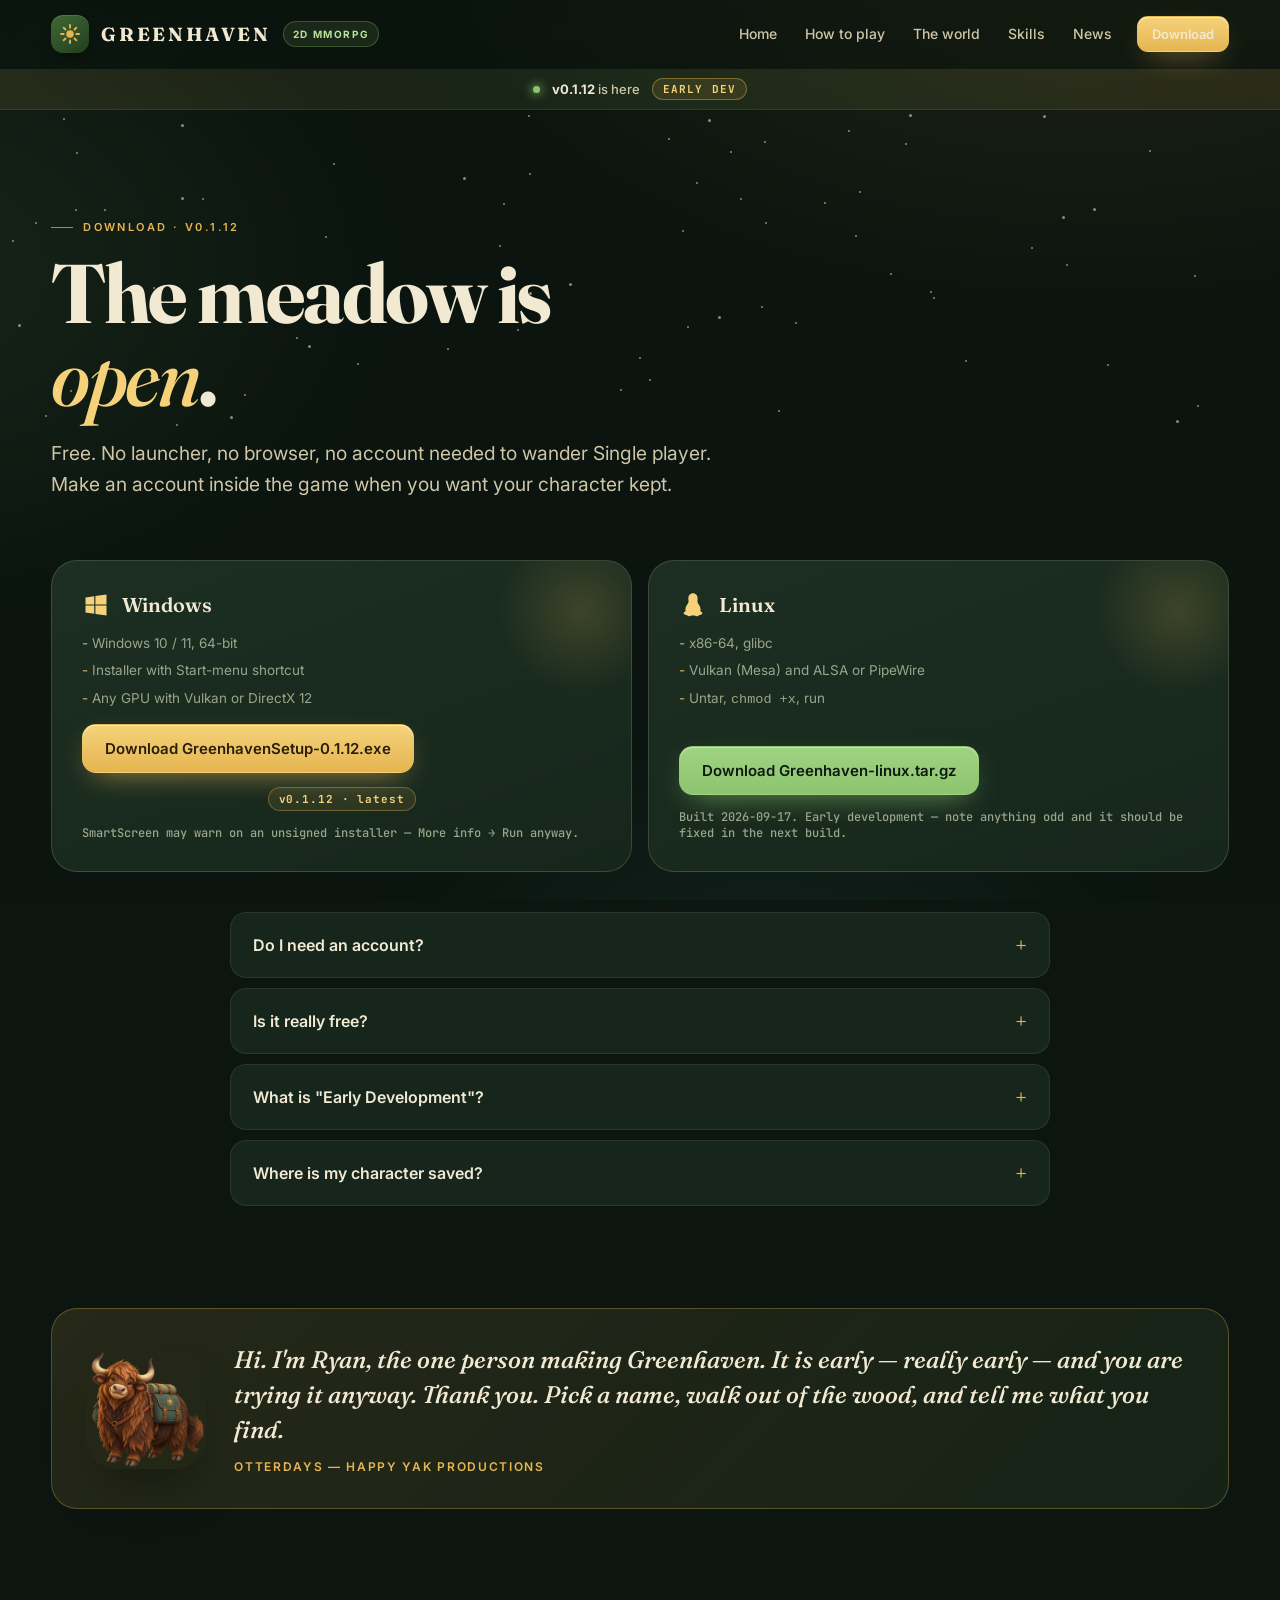
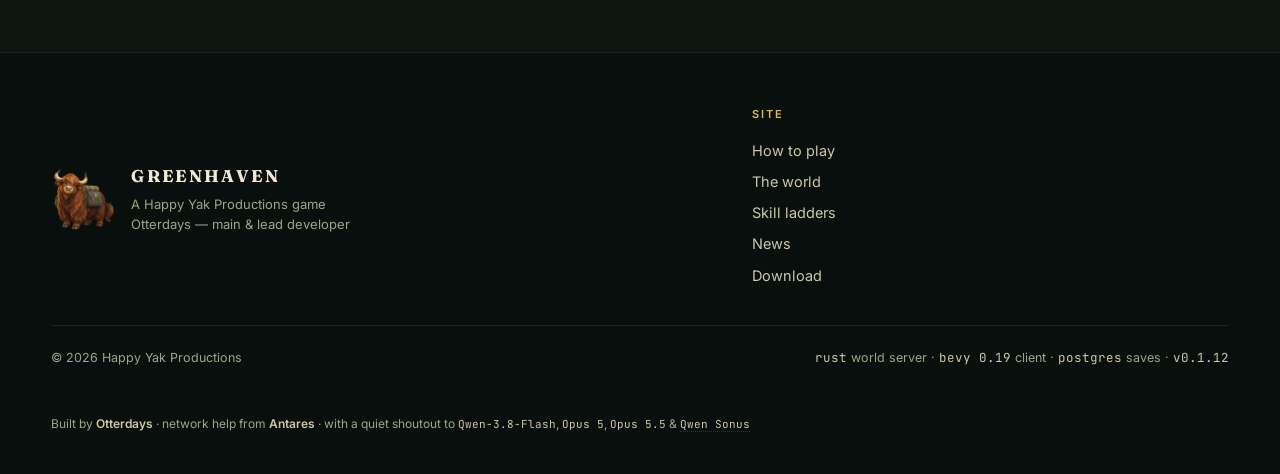
==== download.html @ 72a7b5fc "chore(release): update version to v0.1.12 across site and download links - Change version number fro" ====
<!doctype html>
<html lang="en" class="no-js">
<head>
  <meta charset="UTF-8">
  <meta name="viewport" content="width=device-width, initial-scale=1">
  <title>Download — Greenhaven</title>
  <meta name="description" content="Download Greenhaven for Windows or Linux. Free, native, no launcher.">
  <meta name="theme-color" content="#0c1510">
  <meta property="og:title" content="Download — Greenhaven">
  <meta property="og:description" content="Download Greenhaven for Windows or Linux. Free, native, no launcher.">
  <meta property="og:type" content="website">
  <meta property="og:url" content="https://otterdays.github.io/Greenhaven/download.html">
  <meta property="og:image" content="https://otterdays.github.io/Greenhaven/assets/happy-yak.png">
  <meta name="twitter:card" content="summary_large_image">
  <link rel="icon" type="image/svg+xml" href="assets/favicon.svg">
  <script>document.documentElement.classList.replace('no-js','js')</script>
  <link rel="stylesheet" href="style.css">
</head>
<body>
<body>
  <header class="site" id="header">
    <div class="shell">
      <a class="brand" href="index.html">
        <span class="mark" aria-hidden="true"><svg viewBox="0 0 64 64" fill="none"><circle cx="32" cy="32" r="10" fill="#e5b551"/><g stroke="#e5b551" stroke-width="5" stroke-linecap="round"><path d="M32 8v7M32 49v7M8 32h7M49 32h7"/><path d="M15 15l5 5M44 44l5 5M49 15l-5 5M20 44l-5 5"/></g></svg></span>
        GREENHAVEN <small>2D MMORPG</small>
      </a>
      <button class="nav-toggle" type="button" aria-expanded="false" aria-controls="site-nav">Menu</button>
      <nav class="top" id="site-nav">
        <a href="index.html">Home</a>
        <a href="play.html">How to play</a>
        <a href="world.html">The world</a>
        <a href="skills.html">Skills</a>
        <a href="news.html">News</a>
        <a class="btn gold sm" href="download.html" aria-current="page">Download</a>
      </nav>
    </div>
  </header>

  <div class="announce" role="status">
    <span class="dot" aria-hidden="true"></span>
    <span><strong>v0.1.12</strong> is here</span>
    <span class="badge">EARLY DEV</span>
  </div>

  <main>
    <section class="page-head">
      <div class="stars" aria-hidden="true" id="stars"></div>
      <div class="shell">
        <div class="eyebrow">Download · v0.1.12</div>
        <h1>The meadow is<br><em>open</em>.</h1>
        <p class="lede">Free. No launcher, no browser, no account needed to wander Single player. Make an account inside the game when you want your character kept.</p>
      </div>
    </section>

    <section class="sec tight" id="download">
      <div class="shell">
        <div class="dl-grid">
          <article class="dl reveal">
            <div class="os"><svg viewBox="0 0 24 24" fill="currentColor" aria-hidden="true"><path d="M3 5.5 10.5 4.4v7.1H3zm0 13 7.5 1.1v-7.1H3zm8.5 1.3L21 21v-8.5h-9.5zM11.5 4.2 21 3v8.5h-9.5z"/></svg>Windows</div>
            <ul><li>Windows 10 / 11, 64-bit</li><li>Installer with Start-menu shortcut</li><li>Any GPU with Vulkan or DirectX 12</li></ul>
            <a class="btn gold" href="https://www.dropbox.com/scl/fi/ai26ndghikz5en0n1o43k/GreenhavenSetup-0.1.12.exe?rlkey=otazayvv17yf8zskkdz5i5oyn&amp;dl=1">Download GreenhavenSetup-0.1.12.exe</a>
            <span class="vchip">v0.1.12 · latest</span>
            <span class="fine">SmartScreen may warn on an unsigned installer — More info → Run anyway.</span>
          </article>
          <article class="dl reveal" style="--d:.08s">
            <div class="os"><svg viewBox="0 0 24 24" fill="currentColor" aria-hidden="true"><path d="M12 2c-2.5 0-4 2-4 4.5 0 1.3.3 2.2.1 3.2-.4 1.6-2.6 3.3-2.6 6 0 .6.1 1.2.3 1.7-.9.3-1.8.8-1.8 1.6 0 1 1.5 1.5 2.9 1.8.6 1 2.3 1.2 3.6.2.5.1 1 .1 1.5.1s1 0 1.5-.1c1.3 1 3 .8 3.6-.2 1.4-.3 2.9-.8 2.9-1.8 0-.8-.9-1.3-1.8-1.6.2-.5.3-1.1.3-1.7 0-2.7-2.2-4.4-2.6-6-.2-1 .1-1.9.1-3.2C16 4 14.5 2 12 2z"/></svg>Linux</div>
            <ul><li>x86-64, glibc</li><li>Vulkan (Mesa) and ALSA or PipeWire</li><li>Untar, <code>chmod +x</code>, run</li></ul>
            <a class="btn moss" href="https://www.dropbox.com/scl/fi/879lr5t2764r40r1vs7pr/Greenhaven-linux-20260917.tar.gz?rlkey=p2utkld8kdhymnxmqbs8xuqi9&amp;st=f24wg89z&amp;dl=1">Download Greenhaven-linux.tar.gz</a>
            <span class="fine">Built 2026-09-17. Early development — note anything odd and it should be fixed in the next build.</span>
          </article>
        </div>

        <div class="faq reveal" style="margin-top:40px">
          <details><summary>Do I need an account?</summary><div class="a">Not to wander. Single player walks the map with no server and nothing on the wire. To keep a character across visits and worlds, create an account from the log-in screen inside the game.</div></details>
          <details><summary>Is it really free?</summary><div class="a">Yes. There is no shop, no payment, no premium anything. Coins in the game are for the merchant.</div></details>
          <details><summary>What is "Early Development"?</summary><div class="a">One developer, one meadow, four skills, no combat yet. Things change between versions and occasionally break. The world server is authoritative, so nothing you do can corrupt someone else's character.</div></details>
          <details><summary>Where is my character saved?</summary><div class="a">On the world server, in PostgreSQL, keyed to your account. Positions flush every five seconds and when you leave; XP and inventory are written when they change.</div></details>
        </div>
      </div>
    </section>

    <!-- ============ dev note ============ -->
    <section class="sec tight">
      <div class="shell">
        <div class="note-card reveal">
          <img src="assets/happy-yak.png" alt="Happy Yak Productions mascot — a highland yak with a green travel pack">
          <div>
            <blockquote>Hi. I'm Ryan, the one person making Greenhaven. It is early — really early — and you are trying it anyway. Thank you. Pick a name, walk out of the wood, and tell me what you find.</blockquote>
            <cite>Otterdays — Happy Yak Productions</cite>
          </div>
        </div>
      </div>
    </section>
  </main>


  <footer class="site">
    <div class="shell foot">
      <div class="f-brand">
        <img class="yak" src="assets/happy-yak.png" alt="">
        <div>
          <strong>GREENHAVEN</strong>
          <span>A Happy Yak Productions game<br>Otterdays — main &amp; lead developer</span>
        </div>
      </div>
      <div class="f-col">
        <h4>Site</h4>
        <a href="play.html">How to play</a>
        <a href="world.html">The world</a>
        <a href="skills.html">Skill ladders</a>
        <a href="news.html">News</a>
        <a href="download.html">Download</a>
      </div>
      <div class="f-meta">
        <span>&copy; <span id="year">2026</span> Happy Yak Productions</span>
        <span><code>rust</code> world server · <code>bevy 0.19</code> client · <code>postgres</code> saves · <code>v0.1.12</code></span>
      </div>
      <div class="f-thanks">
        <span>Built by <strong>Otterdays</strong> · network help from <strong>Antares</strong> · with a quiet shoutout to <code>Qwen-3.8-Flash</code>, <code>Opus&nbsp;5</code>, <code>Opus&nbsp;5.5</code> &amp; <code title="the sleeper model">Qwen&nbsp;Sonus</code></span>
      </div>
    </div>
  </footer>
  <script src="site.js"></script>
</body>
</html>
---- style.css ----
@import url('https://fonts.googleapis.com/css2?family=Fraunces:ital,opsz,wght@0,9..144,500;0,9..144,600;0,9..144,700;0,9..144,800;1,9..144,500;1,9..144,600&family=Inter:wght@400;500;600;700&family=JetBrains+Mono:wght@500;600&display=swap');

/* =========================================================
   Greenhaven porch site - "lantern night" theme
   ========================================================= */
:root{
  color-scheme:dark;
  --bg:#0c1510;
  --bg-2:#101c14;
  --bg-3:#15241a;
  --panel:#16261c;
  --panel-2:#1c2f22;
  --line:rgba(226,214,176,.10);
  --line-2:rgba(226,214,176,.18);
  --ink:#f1e9d2;
  --ink-2:#cfc6a8;
  --muted:#9aa58a;
  --moss:#8dc46f;
  --moss-2:#b8e39a;
  --moss-ink:#0d1a10;
  --gold:#e5b551;
  --gold-2:#f5d27a;
  --gold-ink:#2a1e08;
  --teal:#5fc1b7;
  --ember:#ff9b54;
  --rose:#e08a8a;
  --font-display:'Fraunces',Georgia,serif;
  --font-body:'Inter',system-ui,sans-serif;
  --font-mono:'JetBrains Mono',ui-monospace,Consolas,monospace;
  --r:18px;
  --r-lg:26px;
  --shadow:0 30px 60px -30px rgba(0,0,0,.7);
  --glow-gold:0 0 0 1px rgba(229,181,81,.35),0 10px 40px -10px rgba(229,181,81,.45);
  --shell:min(1180px,92vw);
}
*{box-sizing:border-box}
html{scroll-behavior:smooth}
@media (prefers-reduced-motion:reduce){html{scroll-behavior:auto}}
body{
  margin:0;
  font-family:var(--font-body);
  font-size:16px;
  line-height:1.6;
  color:var(--ink);
  background:var(--bg);
  -webkit-font-smoothing:antialiased;
  overflow-x:hidden;
}
body::before{
  content:"";position:fixed;inset:0;z-index:-2;pointer-events:none;
  background:
    radial-gradient(1200px 700px at 85% -10%,rgba(229,181,81,.10),transparent 60%),
    radial-gradient(900px 600px at -10% 30%,rgba(141,196,111,.10),transparent 60%),
    radial-gradient(700px 500px at 60% 110%,rgba(95,193,183,.08),transparent 60%);
}
body::after{
  content:"";position:fixed;inset:0;z-index:-1;pointer-events:none;opacity:.35;
  background-image:url("data:image/svg+xml;utf8,<svg xmlns='http://www.w3.org/2000/svg' width='160' height='160'><filter id='n'><feTurbulence type='fractalNoise' baseFrequency='.9' numOctaves='2' stitchTiles='stitch'/><feColorMatrix values='0 0 0 0 0 0 0 0 0 0 0 0 0 0 0 0 0 0 .06 0'/></filter><rect width='160' height='160' filter='url(%23n)'/></svg>");
}
::selection{background:rgba(229,181,81,.35);color:#fff}
a{color:var(--moss-2);text-decoration:none}
a:hover{text-decoration:underline;text-decoration-thickness:1px;text-underline-offset:3px}
h1,h2,h3,h4{font-family:var(--font-display);font-weight:600;color:var(--ink);margin:0;line-height:1.1;letter-spacing:-.01em}
p{margin:0}
img{max-width:100%;display:block}
.shell{width:var(--shell);margin-inline:auto}
:focus-visible{outline:2px solid var(--gold);outline-offset:3px;border-radius:6px}
.sr{position:absolute;width:1px;height:1px;overflow:hidden;clip:rect(0 0 0 0)}
kbd,.key{font-family:var(--font-mono);font-size:12px;font-weight:600;letter-spacing:.02em;color:var(--ink);background:linear-gradient(#26392b,#182619);border:1px solid var(--line-2);border-bottom-width:3px;border-radius:8px;padding:4px 9px;white-space:nowrap}

/* ---------- type scale ---------- */
.eyebrow{display:inline-flex;align-items:center;gap:10px;font:600 11px/1 var(--font-body);letter-spacing:.22em;text-transform:uppercase;color:var(--gold)}
.eyebrow::before{content:"";width:22px;height:1px;background:currentColor;opacity:.7}
.h-display{font-size:clamp(46px,7.4vw,96px);font-weight:700;line-height:.98;letter-spacing:-.03em;margin:18px 0 22px}
.h-display em{font-style:italic;font-weight:500;color:var(--gold-2)}
.h-display .under{position:relative;white-space:nowrap}
.h-display .under::after{content:"";position:absolute;left:0;right:0;bottom:.06em;height:.14em;background:linear-gradient(90deg,var(--moss),var(--teal));border-radius:99px;opacity:.55;z-index:-1}
.sec-title{font-size:clamp(32px,4.2vw,52px);font-weight:600;letter-spacing:-.025em;margin:14px 0 14px}
.sec-title em{font-style:italic;color:var(--gold-2);font-weight:500}
.lede{font-size:clamp(17px,1.5vw,20px);line-height:1.6;color:var(--ink-2);max-width:56ch}
.sec-sub{font-size:17px;color:var(--ink-2);max-width:62ch}
.sec-head{max-width:760px;margin-bottom:44px}
.sec-head.center{margin-inline:auto;text-align:center}
.sec-head.center .eyebrow::before{display:none}

/* ---------- buttons ---------- */
.btn{display:inline-flex;align-items:center;gap:10px;font:600 15px var(--font-body);padding:14px 22px;border-radius:14px;border:1px solid transparent;cursor:pointer;transition:transform .18s ease,box-shadow .25s ease,background .2s ease,border-color .2s ease;white-space:nowrap}
.btn:hover{text-decoration:none;transform:translateY(-2px)}
.btn:active{transform:translateY(0)}
.btn svg{width:18px;height:18px;flex-shrink:0}
.btn.gold{background:linear-gradient(180deg,var(--gold-2),var(--gold));color:var(--gold-ink);box-shadow:0 10px 30px -12px rgba(229,181,81,.8),inset 0 1px 0 rgba(255,255,255,.5)}
.btn.gold:hover{box-shadow:0 18px 40px -12px rgba(229,181,81,.9),inset 0 1px 0 rgba(255,255,255,.6)}
.btn.moss{background:linear-gradient(180deg,#9fd382,var(--moss));color:var(--moss-ink);box-shadow:0 10px 30px -12px rgba(141,196,111,.8),inset 0 1px 0 rgba(255,255,255,.4)}
.btn.ghost{background:rgba(241,233,210,.04);border-color:var(--line-2);color:var(--ink)}
.btn.ghost:hover{background:rgba(241,233,210,.09);border-color:rgba(226,214,176,.3)}
.btn.sm{padding:9px 14px;font-size:13px;border-radius:11px}
.btn .sub{font-weight:500;font-size:12px;opacity:.7;margin-left:2px}
.vchip{align-self:center;font:700 11px var(--font-mono);letter-spacing:.08em;color:var(--gold-2);background:rgba(229,181,81,.10);border:1px solid rgba(229,181,81,.35);padding:4px 10px;border-radius:999px;white-space:nowrap}
.actions{display:flex;flex-wrap:wrap;gap:12px;margin-top:30px}
.actions.center{justify-content:center}

/* ---------- header ---------- */
header.site{position:sticky;top:0;z-index:60;backdrop-filter:blur(14px) saturate(1.2);-webkit-backdrop-filter:blur(14px) saturate(1.2);background:rgba(12,21,16,.55);border-bottom:1px solid transparent;transition:border-color .25s,background .25s}
header.site.scrolled{border-bottom-color:var(--line);background:rgba(12,21,16,.82)}
header.site .shell{display:flex;align-items:center;justify-content:space-between;gap:18px;padding:14px 0}
.brand{display:flex;align-items:center;gap:12px;font-family:var(--font-display);font-weight:700;font-size:19px;letter-spacing:.14em;color:var(--ink)}
.brand:hover{text-decoration:none}
.brand .mark{display:grid;place-items:center;width:38px;height:38px;border-radius:12px;background:linear-gradient(145deg,#3f6a35,#233d1e);box-shadow:0 8px 18px -8px rgba(0,0,0,.8),inset 0 1px 0 rgba(255,255,255,.12)}
.brand .mark svg{width:24px;height:24px}
.brand small{font-family:var(--font-body);font-size:10px;font-weight:700;letter-spacing:.16em;color:var(--moss-2);background:rgba(141,196,111,.12);border:1px solid rgba(141,196,111,.3);border-radius:999px;padding:4px 9px}
nav.top{display:flex;align-items:center;gap:2px;font-size:14px;font-weight:500}
nav.top a{color:var(--ink-2);padding:9px 13px;border-radius:10px;position:relative}
nav.top a:hover{color:var(--ink);background:rgba(241,233,210,.06);text-decoration:none}
nav.top a[aria-current=page]{color:var(--ink);font-weight:600}
nav.top a[aria-current=page]::after{content:"";position:absolute;left:13px;right:13px;bottom:4px;height:2px;border-radius:2px;background:var(--gold)}
nav.top .btn{margin-left:10px}
nav.top .btn::after{display:none}
.nav-toggle{display:none;background:rgba(241,233,210,.06);border:1px solid var(--line-2);color:var(--ink);font:600 13px var(--font-body);padding:9px 14px;border-radius:10px;cursor:pointer}

/* ---------- announce ---------- */
.announce{display:flex;align-items:center;justify-content:center;gap:12px;flex-wrap:wrap;padding:9px 20px;background:linear-gradient(90deg,rgba(229,181,81,.10),rgba(141,196,111,.10),rgba(229,181,81,.10));border-bottom:1px solid var(--line);font:500 13px var(--font-body);color:var(--ink-2);text-align:center}
.announce strong{color:var(--ink)}
.announce .badge{font:700 11px var(--font-mono);letter-spacing:.1em;color:var(--gold-2);background:rgba(229,181,81,.12);border:1px solid rgba(229,181,81,.4);padding:3px 10px;border-radius:999px}
.announce .dot{width:7px;height:7px;border-radius:50%;background:var(--moss);box-shadow:0 0 10px 2px rgba(141,196,111,.6);animation:pulse 2.2s ease-in-out infinite}
@keyframes pulse{0%,100%{opacity:1;transform:scale(1)}50%{opacity:.55;transform:scale(.8)}}

/* ---------- hero ---------- */
.hero{position:relative;padding:clamp(60px,9vw,120px) 0 clamp(50px,7vw,90px);overflow:hidden}
.hero .shell{display:grid;grid-template-columns:1.05fr .95fr;gap:clamp(30px,5vw,72px);align-items:center;position:relative;z-index:2}
.hero .platforms{display:flex;flex-wrap:wrap;gap:8px 18px;margin-top:26px;font-size:13px;color:var(--muted)}
.hero .platforms span{display:inline-flex;align-items:center;gap:7px}
.hero .platforms span::before{content:"";width:5px;height:5px;border-radius:50%;background:var(--moss)}
.hills{position:absolute;left:0;right:0;bottom:-2px;z-index:1;pointer-events:none;width:100%;height:auto}
.hills path{transition:transform .1s linear}
.stars{position:absolute;inset:0;z-index:0;pointer-events:none}
.stars i{position:absolute;width:2px;height:2px;border-radius:50%;background:#fff;opacity:.5;animation:twinkle var(--t,4s) ease-in-out infinite var(--d,0s)}
@keyframes twinkle{0%,100%{opacity:.15;transform:scale(.8)}50%{opacity:.85;transform:scale(1.2)}}
.moon{position:absolute;top:8%;right:6%;width:120px;height:120px;border-radius:50%;z-index:0;pointer-events:none;background:radial-gradient(circle at 40% 40%,#fff7dd,#e7cf93 60%,#c9a85e);box-shadow:0 0 60px 20px rgba(229,181,81,.18),0 0 140px 60px rgba(229,181,81,.08);opacity:.85}

.stage{position:relative;perspective:1200px}
.window{position:relative;border-radius:var(--r-lg);overflow:hidden;background:var(--panel);border:1px solid var(--line-2);box-shadow:var(--shadow),0 0 0 1px rgba(0,0,0,.4),0 0 80px -20px rgba(229,181,81,.25);transform:rotateY(-6deg) rotateX(3deg);transition:transform .6s cubic-bezier(.2,.8,.2,1)}
.stage:hover .window{transform:rotateY(0) rotateX(0)}
.window .bar{display:flex;align-items:center;gap:7px;padding:11px 14px;background:linear-gradient(#1f3325,#172619);border-bottom:1px solid var(--line)}
.window .bar i{width:10px;height:10px;border-radius:50%;background:#3a4f3d}
.window .bar i:nth-child(1){background:#e07a6f}.window .bar i:nth-child(2){background:#e5b551}.window .bar i:nth-child(3){background:#8dc46f}
.window .bar .title{margin-left:auto;font:600 11px var(--font-mono);letter-spacing:.08em;color:var(--muted)}
.window img{width:100%;height:auto;image-rendering:pixelated}
.window .scan{position:absolute;inset:0;pointer-events:none;background:repeating-linear-gradient(0deg,rgba(0,0,0,.08) 0 1px,transparent 1px 3px);mix-blend-mode:multiply;opacity:.5}
.chip{position:absolute;display:inline-flex;align-items:center;gap:8px;font:600 13px var(--font-body);padding:9px 14px;border-radius:999px;background:rgba(22,38,28,.9);border:1px solid var(--line-2);color:var(--ink);box-shadow:var(--shadow);backdrop-filter:blur(8px);animation:float 6s ease-in-out infinite;z-index:3}
.chip b{font-family:var(--font-mono);font-size:13px}
.chip.xp{right:-14px;top:14%;--c:var(--moss-2)}
.chip.stride{left:-20px;bottom:22%;--c:var(--gold-2);animation-delay:-2.5s}
.chip.fish{right:8%;bottom:-14px;--c:var(--teal);animation-delay:-4s}
.chip b{color:var(--c)}
.chip::before{content:"";width:8px;height:8px;border-radius:50%;background:var(--c);box-shadow:0 0 10px var(--c)}
@keyframes float{0%,100%{transform:translateY(0)}50%{transform:translateY(-9px)}}

/* ---------- live world status ---------- */
.livebar{border-block:1px solid var(--line);background:rgba(241,233,210,.025)}
.livebar .shell{display:flex;align-items:center;justify-content:center;flex-wrap:wrap;gap:10px 14px;padding:14px 0}
.lb-label{display:inline-flex;align-items:center;gap:8px;font:600 12px var(--font-mono);letter-spacing:.14em;text-transform:uppercase;color:var(--muted);margin-right:6px}
.lb-label i{width:7px;height:7px;border-radius:50%;background:var(--gold);animation:pulse 2.2s ease-in-out infinite}
.lb-world{display:inline-flex;align-items:center;gap:8px;padding:6px 14px;border-radius:999px;border:1px solid var(--line-2);background:var(--panel);color:var(--ink);text-decoration:none;font:600 13px var(--font-body);transition:border-color .2s}
.lb-world:hover{border-color:var(--gold)}
.lb-world::before{content:"";width:8px;height:8px;border-radius:50%;background:var(--sc,var(--muted))}
.lb-world b{font:600 11px var(--font-mono);letter-spacing:.1em;text-transform:uppercase;color:var(--sc,var(--muted))}
[data-state=online]{--sc:var(--moss)}
[data-state=offline]{--sc:var(--rose)}
.lb-world[data-state=online]::before,.live-pill[data-state=online] i{box-shadow:0 0 10px 2px rgba(141,196,111,.55);animation:pulse 2.2s ease-in-out infinite}
.live-pill{display:inline-flex;align-items:center;gap:7px;margin-bottom:14px;padding:4px 11px;border-radius:999px;border:1px solid var(--line-2);background:rgba(0,0,0,.18);font:600 11px var(--font-mono);letter-spacing:.1em;text-transform:uppercase;color:var(--sc,var(--muted))}
.live-pill i{width:7px;height:7px;border-radius:50%;background:var(--sc,var(--muted))}

/* ---------- sections ---------- */
.sec{padding:clamp(64px,8vw,110px) 0;position:relative}
.sec.tight{padding-top:0}
.sec.band{background:linear-gradient(180deg,transparent,rgba(241,233,210,.03) 20%,rgba(241,233,210,.03) 80%,transparent)}
.divider{height:1px;background:linear-gradient(90deg,transparent,var(--line-2),transparent)}

/* ---------- bento ---------- */
.bento{display:grid;grid-template-columns:repeat(6,1fr);gap:16px}
.tile{position:relative;overflow:hidden;padding:28px;border-radius:var(--r-lg);background:linear-gradient(160deg,var(--panel-2),var(--panel));border:1px solid var(--line);transition:transform .25s ease,border-color .25s ease,box-shadow .25s ease}
.tile:hover{transform:translateY(-4px);border-color:var(--line-2);box-shadow:var(--shadow)}
.tile::before{content:"";position:absolute;inset:-1px;border-radius:inherit;pointer-events:none;background:radial-gradient(500px circle at var(--mx,50%) var(--my,0%),rgba(229,181,81,.14),transparent 45%);opacity:0;transition:opacity .3s}
.tile:hover::before{opacity:1}
.tile>*{position:relative}
.tile.w3{grid-column:span 3}.tile.w2{grid-column:span 2}.tile.w4{grid-column:span 4}.tile.w6{grid-column:span 6}
.tile h3{font-size:24px;margin:16px 0 10px}
.tile p{color:var(--ink-2);font-size:15px}
.tile .icon{display:grid;place-items:center;width:46px;height:46px;border-radius:13px;background:rgba(141,196,111,.12);border:1px solid rgba(141,196,111,.25);color:var(--moss-2)}
.tile .icon svg{width:22px;height:22px}
.tile .icon.gold{background:rgba(229,181,81,.12);border-color:rgba(229,181,81,.3);color:var(--gold-2)}
.tile .icon.teal{background:rgba(95,193,183,.12);border-color:rgba(95,193,183,.3);color:var(--teal)}
.tile .tag{position:absolute;top:22px;right:22px;font:600 10px var(--font-mono);letter-spacing:.14em;text-transform:uppercase;color:var(--muted);border:1px solid var(--line);border-radius:999px;padding:4px 9px}
.tile.feature{display:grid;grid-template-columns:1.1fr .9fr;gap:24px;align-items:center;min-height:300px}
.tile.feature h3{font-size:32px}

/* fake chat */
.chatlog{display:flex;flex-direction:column;gap:8px;font:500 13px var(--font-mono);background:rgba(0,0,0,.35);border:1px solid var(--line);border-radius:16px;padding:14px}
.chatlog .l{display:flex;gap:9px;opacity:0;animation:chatin .5s ease forwards}
.chatlog .l:nth-child(1){animation-delay:.2s}.chatlog .l:nth-child(2){animation-delay:1.2s}.chatlog .l:nth-child(3){animation-delay:2.4s}.chatlog .l:nth-child(4){animation-delay:3.6s}
.chatlog b{color:var(--gold-2);font-weight:600}
.chatlog .npc b{color:var(--teal)}
.chatlog .sys{color:var(--muted);font-style:italic}
@keyframes chatin{to{opacity:1;transform:none}from{transform:translateY(6px)}}

/* mini map mosaic */
.mosaic{position:relative;border-radius:16px;overflow:hidden;border:1px solid var(--line);aspect-ratio:1.4;background:#1c3020;box-shadow:inset 0 0 60px rgba(0,0,0,.4)}
.mosaic .tiles{display:grid;grid-template-columns:repeat(10,1fr);grid-template-rows:repeat(7,1fr);height:100%}
.mosaic i{background:#2f5a34;box-shadow:inset 0 0 0 1px rgba(0,0,0,.08)}
.mosaic i.fo{background:#1f3f24}.mosaic i.tr{background:#7d6748}.mosaic i.wat{background:#2d6e8a;animation:shimmer 3s ease-in-out infinite}.mosaic i.ti{background:#9a7a4b}.mosaic i.st{background:#6c6c66}.mosaic i.t2{background:#3d7a3f}.mosaic i.fire{background:radial-gradient(circle,#ffb347 0,#c9532a 40%,#2f5a34 70%);animation:flick .8s ease-in-out infinite alternate}
@keyframes shimmer{50%{filter:brightness(1.15)}}
@keyframes flick{to{filter:brightness(1.3)}}
.walker{position:absolute;left:18%;bottom:14%;width:48px;height:72px;background:url(assets/player-walk.png) 0% 66.667%/400% 400% no-repeat;image-rendering:pixelated;animation:walkcycle .9s step-end infinite;filter:drop-shadow(0 8px 5px rgba(0,0,0,.5))}
@keyframes walkcycle{0%{background-position-x:0%}25%{background-position-x:33.333%}50%{background-position-x:66.667%}75%{background-position-x:100%}}

/* ---------- skills ---------- */
.skills{display:grid;grid-template-columns:repeat(4,1fr);gap:16px}
.skill{position:relative;padding:26px 24px 22px;border-radius:var(--r-lg);background:linear-gradient(170deg,var(--panel-2),var(--panel));border:1px solid var(--line);overflow:hidden}
.skill::after{content:"";position:absolute;inset:auto -30% -40% auto;width:200px;height:200px;border-radius:50%;background:radial-gradient(circle,var(--c,var(--moss)) 0,transparent 65%);opacity:.14;pointer-events:none}
.skill .lvl{font:600 10px var(--font-mono);letter-spacing:.16em;text-transform:uppercase;color:var(--muted)}
.skill h3{font-size:26px;margin:8px 0 10px;color:var(--c,var(--moss-2))}
.skill p{color:var(--ink-2);font-size:14.5px;min-height:5.6em}
.skill .bar{height:8px;border-radius:99px;background:rgba(0,0,0,.4);overflow:hidden;margin-top:18px;border:1px solid rgba(0,0,0,.4)}
.skill .bar i{display:block;height:100%;width:0;border-radius:99px;background:linear-gradient(90deg,var(--c,var(--moss)),#fff5);transition:width 1.4s cubic-bezier(.2,.8,.2,1)}
.skill .xp{display:flex;justify-content:space-between;margin-top:9px;font:600 11px var(--font-mono);letter-spacing:.06em;color:var(--muted)}
.skill.wood{--c:var(--moss-2)}.skill.mine{--c:var(--gold-2)}.skill.fish{--c:var(--teal)}.skill.stride{--c:var(--ember)}

/* ladder tabs */
.tabs{display:flex;gap:6px;flex-wrap:wrap;margin:40px 0 18px;padding:6px;background:rgba(0,0,0,.3);border:1px solid var(--line);border-radius:16px;width:max-content;max-width:100%}
.tabs button{font:600 13px var(--font-body);color:var(--ink-2);background:transparent;border:0;padding:10px 16px;border-radius:11px;cursor:pointer;transition:background .2s,color .2s}
.tabs button:hover{color:var(--ink)}
.tabs button[aria-selected=true]{background:linear-gradient(180deg,var(--gold-2),var(--gold));color:var(--gold-ink)}
.ladder{display:none;border:1px solid var(--line);border-radius:var(--r-lg);overflow:hidden;background:var(--panel)}
.ladder.on{display:block}
.ladder table{width:100%;border-collapse:collapse;font-size:14px}
.ladder th{text-align:left;font:600 10px var(--font-mono);letter-spacing:.16em;text-transform:uppercase;color:var(--muted);padding:12px 18px;background:rgba(0,0,0,.25);border-bottom:1px solid var(--line)}
.ladder td{padding:11px 18px;border-bottom:1px solid var(--line);color:var(--ink-2);vertical-align:middle}
.ladder tr:last-child td{border-bottom:0}
.ladder td:first-child{color:var(--ink);font-weight:600}
.ladder .lv{font-family:var(--font-mono);color:var(--gold-2)}
.ladder .xpv{font-family:var(--font-mono)}
.ladder .meter{display:inline-block;width:110px;height:6px;border-radius:99px;background:rgba(0,0,0,.4);vertical-align:middle;margin-right:10px;overflow:hidden}
.ladder .meter i{display:block;height:100%;width:var(--w);background:linear-gradient(90deg,var(--moss),var(--gold))}
.ladder .note{padding:14px 18px;font-size:13px;color:var(--muted);border-top:1px solid var(--line);background:rgba(0,0,0,.2)}
.ladder-wrap{overflow-x:auto}

/* ---------- stats ---------- */
.stats{display:grid;grid-template-columns:repeat(4,1fr);gap:16px}
.stat{padding:26px 22px;border-radius:var(--r);background:rgba(241,233,210,.03);border:1px solid var(--line);text-align:center}
.stat b{display:block;font:700 clamp(40px,4.6vw,60px)/1 var(--font-display);letter-spacing:-.03em;color:var(--gold-2)}
.stat b i{font-style:normal;font-size:.5em;color:var(--muted);margin-left:4px}
.stat span{display:block;margin-top:10px;font-size:13px;color:var(--muted);letter-spacing:.02em}

/* ---------- worlds ---------- */
.worlds{display:grid;grid-template-columns:repeat(3,1fr);gap:16px}
.world{position:relative;padding:26px;border-radius:var(--r-lg);background:linear-gradient(160deg,var(--panel-2),var(--panel));border:1px solid var(--line);overflow:hidden}
.world .n{font:700 64px/1 var(--font-display);color:rgba(241,233,210,.06);position:absolute;right:18px;top:10px;letter-spacing:-.05em}
.world h3{font-size:22px;margin:0 0 6px}
.world p{color:var(--ink-2);font-size:14.5px}

/* ---------- villagers ---------- */
.folk{display:grid;grid-template-columns:repeat(3,1fr);gap:16px}
.person{display:grid;grid-template-columns:64px 1fr;gap:18px;padding:22px;border-radius:var(--r-lg);background:var(--panel);border:1px solid var(--line);align-items:start}
.person .av{width:64px;height:64px;border-radius:18px;display:grid;place-items:center;font:700 26px var(--font-display);color:var(--gold-ink);background:linear-gradient(145deg,var(--gold-2),var(--gold));box-shadow:inset 0 1px 0 rgba(255,255,255,.5)}
.person .av.teal{background:linear-gradient(145deg,#8fdcd4,var(--teal));color:#062421}
.person .av.moss{background:linear-gradient(145deg,var(--moss-2),var(--moss));color:var(--moss-ink)}
.person .av.rose{background:linear-gradient(145deg,#f3b4b4,var(--rose));color:#3a1414}
.person h3{font-size:19px}
.person .role{font:600 10px var(--font-mono);letter-spacing:.16em;text-transform:uppercase;color:var(--muted);margin:3px 0 8px}
.person p{color:var(--ink-2);font-size:14px}

/* ---------- dev note ---------- */
.note-card{display:grid;grid-template-columns:auto 1fr;gap:28px;align-items:center;padding:34px;border-radius:var(--r-lg);background:linear-gradient(135deg,rgba(229,181,81,.12),rgba(141,196,111,.08));border:1px solid rgba(229,181,81,.3)}
.note-card img{width:120px;height:120px;border-radius:30px;object-fit:cover;box-shadow:var(--shadow)}
.note-card blockquote{margin:0;font-family:var(--font-display);font-style:italic;font-weight:500;font-size:clamp(19px,2vw,24px);line-height:1.45;color:var(--ink)}
.note-card cite{display:block;margin-top:12px;font:600 12px var(--font-body);letter-spacing:.14em;text-transform:uppercase;font-style:normal;color:var(--gold)}

/* ---------- steps / controls ---------- */
.steps{list-style:none;margin:0;padding:0;display:grid;grid-template-columns:repeat(3,1fr);gap:16px;counter-reset:s}
.step{position:relative;padding:28px 26px 26px;border-radius:var(--r-lg);background:linear-gradient(160deg,var(--panel-2),var(--panel));border:1px solid var(--line)}
.step .num{display:inline-grid;place-items:center;width:40px;height:40px;border-radius:12px;font:700 17px var(--font-display);background:linear-gradient(180deg,var(--gold-2),var(--gold));color:var(--gold-ink);margin-bottom:18px}
.step h3{font-size:22px;margin-bottom:8px}
.step p{color:var(--ink-2);font-size:15px}
.step .sub{margin-top:14px;font-size:13px;color:var(--muted)}
.controls{display:grid;grid-template-columns:repeat(2,1fr);gap:10px}
.ctrl{display:flex;align-items:center;justify-content:space-between;gap:14px;padding:14px 18px;border-radius:14px;background:var(--panel);border:1px solid var(--line);font-size:15px;color:var(--ink-2)}
.ctrl .keys{display:flex;gap:6px;flex-wrap:wrap;justify-content:flex-end}
.duo{display:grid;grid-template-columns:1fr 1fr;gap:16px}
.card{padding:26px;border-radius:var(--r-lg);background:var(--panel);border:1px solid var(--line)}
.card h3{font-size:22px;margin-bottom:12px}
.ticks{list-style:none;margin:0;padding:0;display:grid;gap:11px;color:var(--ink-2);font-size:15px}
.ticks li{position:relative;padding-left:26px}
.ticks li::before{content:"";position:absolute;left:0;top:.5em;width:14px;height:14px;border-radius:50%;background:rgba(141,196,111,.15);border:1px solid rgba(141,196,111,.5)}
.ticks li::after{content:"";position:absolute;left:5px;top:calc(.5em + 3px);width:5px;height:8px;border-right:2px solid var(--moss-2);border-bottom:2px solid var(--moss-2);transform:rotate(45deg)}
.callout{margin-top:22px;padding:18px 22px;border-radius:16px;background:rgba(95,193,183,.07);border:1px solid rgba(95,193,183,.25);color:var(--ink-2);font-size:14.5px}
.callout strong{color:var(--teal)}

/* ---------- timeline ---------- */
.timeline{position:relative;display:grid;gap:18px;padding-left:28px}
.timeline::before{content:"";position:absolute;left:8px;top:6px;bottom:6px;width:2px;background:linear-gradient(var(--gold),var(--moss),transparent)}
.tl{position:relative;padding:22px 24px;border-radius:var(--r);background:var(--panel);border:1px solid var(--line)}
.tl::before{content:"";position:absolute;left:-27px;top:26px;width:12px;height:12px;border-radius:50%;background:var(--gold);box-shadow:0 0 0 4px var(--bg)}
.tl .when{font:600 11px var(--font-mono);letter-spacing:.14em;text-transform:uppercase;color:var(--gold);margin-bottom:6px}
.tl h3{font-size:19px;margin-bottom:8px}
.tl p{color:var(--ink-2);font-size:14.5px}

/* ---------- FAQ ---------- */
.faq{display:grid;gap:10px;max-width:820px;margin-inline:auto}
.faq details{border:1px solid var(--line);border-radius:16px;background:var(--panel);overflow:hidden}
.faq summary{cursor:pointer;list-style:none;padding:18px 22px;font:600 16px var(--font-body);color:var(--ink);display:flex;justify-content:space-between;align-items:center;gap:16px}
.faq summary::-webkit-details-marker{display:none}
.faq summary::after{content:"+";font:500 22px var(--font-display);color:var(--gold);transition:transform .25s}
.faq details[open] summary::after{transform:rotate(45deg)}
.faq .a{padding:0 22px 20px;color:var(--ink-2);font-size:15px}

/* ---------- download ---------- */
.dl-grid{display:grid;grid-template-columns:1fr 1fr;gap:16px}
.dl{display:flex;flex-direction:column;gap:14px;padding:30px;border-radius:var(--r-lg);background:linear-gradient(160deg,var(--panel-2),var(--panel));border:1px solid var(--line-2);position:relative;overflow:hidden}
.dl::after{content:"";position:absolute;right:-40px;top:-40px;width:180px;height:180px;border-radius:50%;background:radial-gradient(circle,rgba(229,181,81,.18),transparent 65%);pointer-events:none}
.dl .os{display:flex;align-items:center;gap:12px;font:600 20px var(--font-display)}
.dl .os svg{width:28px;height:28px;color:var(--gold-2)}
.dl ul{margin:0;padding:0;list-style:none;display:grid;gap:6px;font-size:13.5px;color:var(--muted)}
.dl ul li::before{content:"- ";color:var(--gold)}
.dl .btn{align-self:flex-start;margin-top:auto}
.dl .fine{font:500 12px var(--font-mono);color:var(--muted)}

/* ---------- cta ---------- */
.cta{position:relative;overflow:hidden;text-align:center;padding:clamp(56px,7vw,88px) 28px;border-radius:32px;background:radial-gradient(900px 400px at 50% 120%,rgba(229,181,81,.22),transparent 60%),linear-gradient(180deg,#1b3021,#10201a);border:1px solid rgba(229,181,81,.25);box-shadow:var(--shadow)}
.cta h2{font-size:clamp(36px,5vw,64px);letter-spacing:-.03em;margin:14px auto 16px;max-width:14ch}
.cta h2 em{font-style:italic;font-weight:500;color:var(--gold-2)}
.cta p{color:var(--ink-2);max-width:52ch;margin-inline:auto;font-size:17px}
.cta .micro{margin-top:22px;font:500 12px var(--font-mono);letter-spacing:.06em;color:var(--muted)}
.cta>*{position:relative;z-index:2}

/* fireflies */
.fireflies{position:absolute;inset:0;pointer-events:none;z-index:1}
.fireflies i{position:absolute;width:5px;height:5px;border-radius:50%;background:#ffe18f;box-shadow:0 0 10px 3px rgba(255,225,143,.7);opacity:0;animation:fly var(--t,9s) ease-in-out infinite var(--d,0s);left:var(--x,50%);top:var(--y,50%)}
@keyframes fly{0%{opacity:0;transform:translate(0,0)}15%{opacity:.9}50%{transform:translate(var(--dx,30px),var(--dy,-40px));opacity:.4}85%{opacity:.9}100%{opacity:0;transform:translate(calc(var(--dx,30px) * -.6),calc(var(--dy,-40px) * .5))}}

/* ---------- page head ---------- */
.page-head{position:relative;padding:clamp(56px,8vw,100px) 0 clamp(36px,5vw,60px);overflow:hidden}
.page-head h1{font-size:clamp(44px,6.5vw,84px);font-weight:700;letter-spacing:-.03em;line-height:1;margin:16px 0 20px}
.page-head h1 em{font-style:italic;font-weight:500;color:var(--gold-2)}

/* ---------- world map figure ---------- */
.map-fig{position:relative;border-radius:var(--r-lg);overflow:hidden;border:1px solid var(--line-2);background:#132119;box-shadow:var(--shadow)}
.map-fig svg{display:block;width:100%;height:auto}
.map-fig .legend{display:flex;flex-wrap:wrap;gap:8px 18px;padding:14px 18px;border-top:1px solid var(--line);font:500 12px var(--font-body);color:var(--muted);background:rgba(0,0,0,.25)}
.map-fig .legend span{display:inline-flex;align-items:center;gap:7px}
.map-fig .legend i{width:12px;height:12px;border-radius:3px;background:var(--s)}
.map-fig text{font-family:var(--font-body);font-weight:600;font-size:9px;letter-spacing:.06em;fill:#f1e9d2;text-transform:uppercase}
.map-fig .lm{cursor:default}
.map-fig .lm circle{transition:r .2s}
.map-fig .lm:hover circle{r:7}
.landmarks{display:grid;grid-template-columns:repeat(2,1fr);gap:12px;margin-top:16px}
.lmk{display:flex;gap:14px;padding:16px 18px;border-radius:16px;background:var(--panel);border:1px solid var(--line)}
.lmk b{display:grid;place-items:center;flex:0 0 30px;height:30px;border-radius:9px;font:700 13px var(--font-mono);background:rgba(229,181,81,.14);border:1px solid rgba(229,181,81,.35);color:var(--gold-2)}
.lmk h4{font-size:16px;margin-bottom:3px}
.lmk p{font-size:13.5px;color:var(--ink-2)}

/* ---------- futures ---------- */
.futures{padding:34px;border-radius:var(--r-lg);background:linear-gradient(135deg,rgba(224,138,138,.08),rgba(229,181,81,.08));border:1px solid rgba(224,138,138,.25)}
.futures h2{font-size:30px;margin-bottom:12px}
.futures p{color:var(--ink-2);font-size:16px;max-width:70ch}
.futures em{color:var(--gold-2);font-style:italic}

/* ---------- footer ---------- */
footer.site{margin-top:40px;border-top:1px solid var(--line);background:rgba(0,0,0,.25)}
.foot{display:grid;grid-template-columns:1.4fr 1fr;gap:34px;padding:54px 0 40px}
.f-brand{display:flex;gap:16px;align-items:center}
.f-brand .yak{width:64px;height:64px;border-radius:18px;object-fit:cover;box-shadow:var(--shadow)}
.f-brand strong{display:block;font-family:var(--font-display);letter-spacing:.14em;font-size:17px}
.f-brand span{display:block;font-size:13px;color:var(--muted);margin-top:4px}
.f-col h4{font:600 11px var(--font-body);letter-spacing:.18em;text-transform:uppercase;color:var(--gold);margin-bottom:14px}
.f-col a{display:block;color:var(--ink-2);font-size:14.5px;padding:4px 0}
.f-col a:hover{color:var(--ink)}
.f-meta{grid-column:1/-1;display:flex;justify-content:space-between;flex-wrap:wrap;gap:10px;padding-top:22px;border-top:1px solid var(--line);font-size:12.5px;color:var(--muted)}
.f-meta code{font-family:var(--font-mono);color:var(--ink-2)}
.f-thanks{grid-column:1/-1;margin-top:12px;font-size:12px;line-height:1.7;color:var(--muted)}
.f-thanks strong{color:var(--ink-2);font-weight:600}
.f-thanks code{font-family:var(--font-mono);font-size:11px;color:var(--ink-2)}
.f-thanks [title]{border-bottom:1px dotted var(--line-2);cursor:help}

/* ---------- reveal ---------- */
.js .reveal{opacity:0;transform:translateY(22px);transition:opacity .7s ease var(--d,0s),transform .7s cubic-bezier(.2,.8,.2,1) var(--d,0s)}
.js .reveal.in{opacity:1;transform:none}
.js .skill.reveal.in .bar i{width:var(--fill)}

/* ---------- responsive ---------- */
@media (max-width:1040px){
  .bento{grid-template-columns:repeat(2,1fr)}
  .tile.w3,.tile.w2,.tile.w4,.tile.w6{grid-column:span 2}
  .tile.feature{grid-template-columns:1fr}
  .skills{grid-template-columns:repeat(2,1fr)}
  .worlds,.folk,.steps{grid-template-columns:1fr 1fr}
  .stats{grid-template-columns:repeat(2,1fr)}
}
@media (max-width:820px){
  .hero .shell{grid-template-columns:1fr}
  .stage{margin-top:30px}
  .window{transform:none}
  .chip.xp{right:6px}.chip.stride{left:6px}
  .moon{width:80px;height:80px;top:4%;right:4%}
  .nav-toggle{display:inline-block}
  nav.top{display:none;position:absolute;left:0;right:0;top:100%;flex-direction:column;align-items:stretch;padding:12px;background:rgba(12,21,16,.96);border-bottom:1px solid var(--line)}
  nav.top.open{display:flex}
  nav.top a{padding:12px 14px}
  nav.top a[aria-current=page]::after{display:none}
  nav.top .btn{margin:8px 0 0;justify-content:center}
  .foot{grid-template-columns:1fr;gap:26px}
  .dl-grid,.duo,.controls,.landmarks{grid-template-columns:1fr}
  .note-card{grid-template-columns:1fr;text-align:center;justify-items:center}
}
@media (max-width:600px){
  .bento{grid-template-columns:1fr}
  .tile.w3,.tile.w2,.tile.w4,.tile.w6{grid-column:span 1}
  .skills,.worlds,.folk,.steps,.stats{grid-template-columns:1fr}
  .stat b{font-size:44px}
  .tabs{width:100%}
  .tabs button{flex:1 1 auto}
  .cta{border-radius:22px}
  .person{grid-template-columns:52px 1fr}
  .person .av{width:52px;height:52px}
}
@media (prefers-reduced-motion:reduce){
  *,*::before,*::after{animation-duration:.01ms!important;animation-iteration-count:1!important;transition-duration:.01ms!important}
  .window{transform:none}
  .chatlog .l{opacity:1}
}
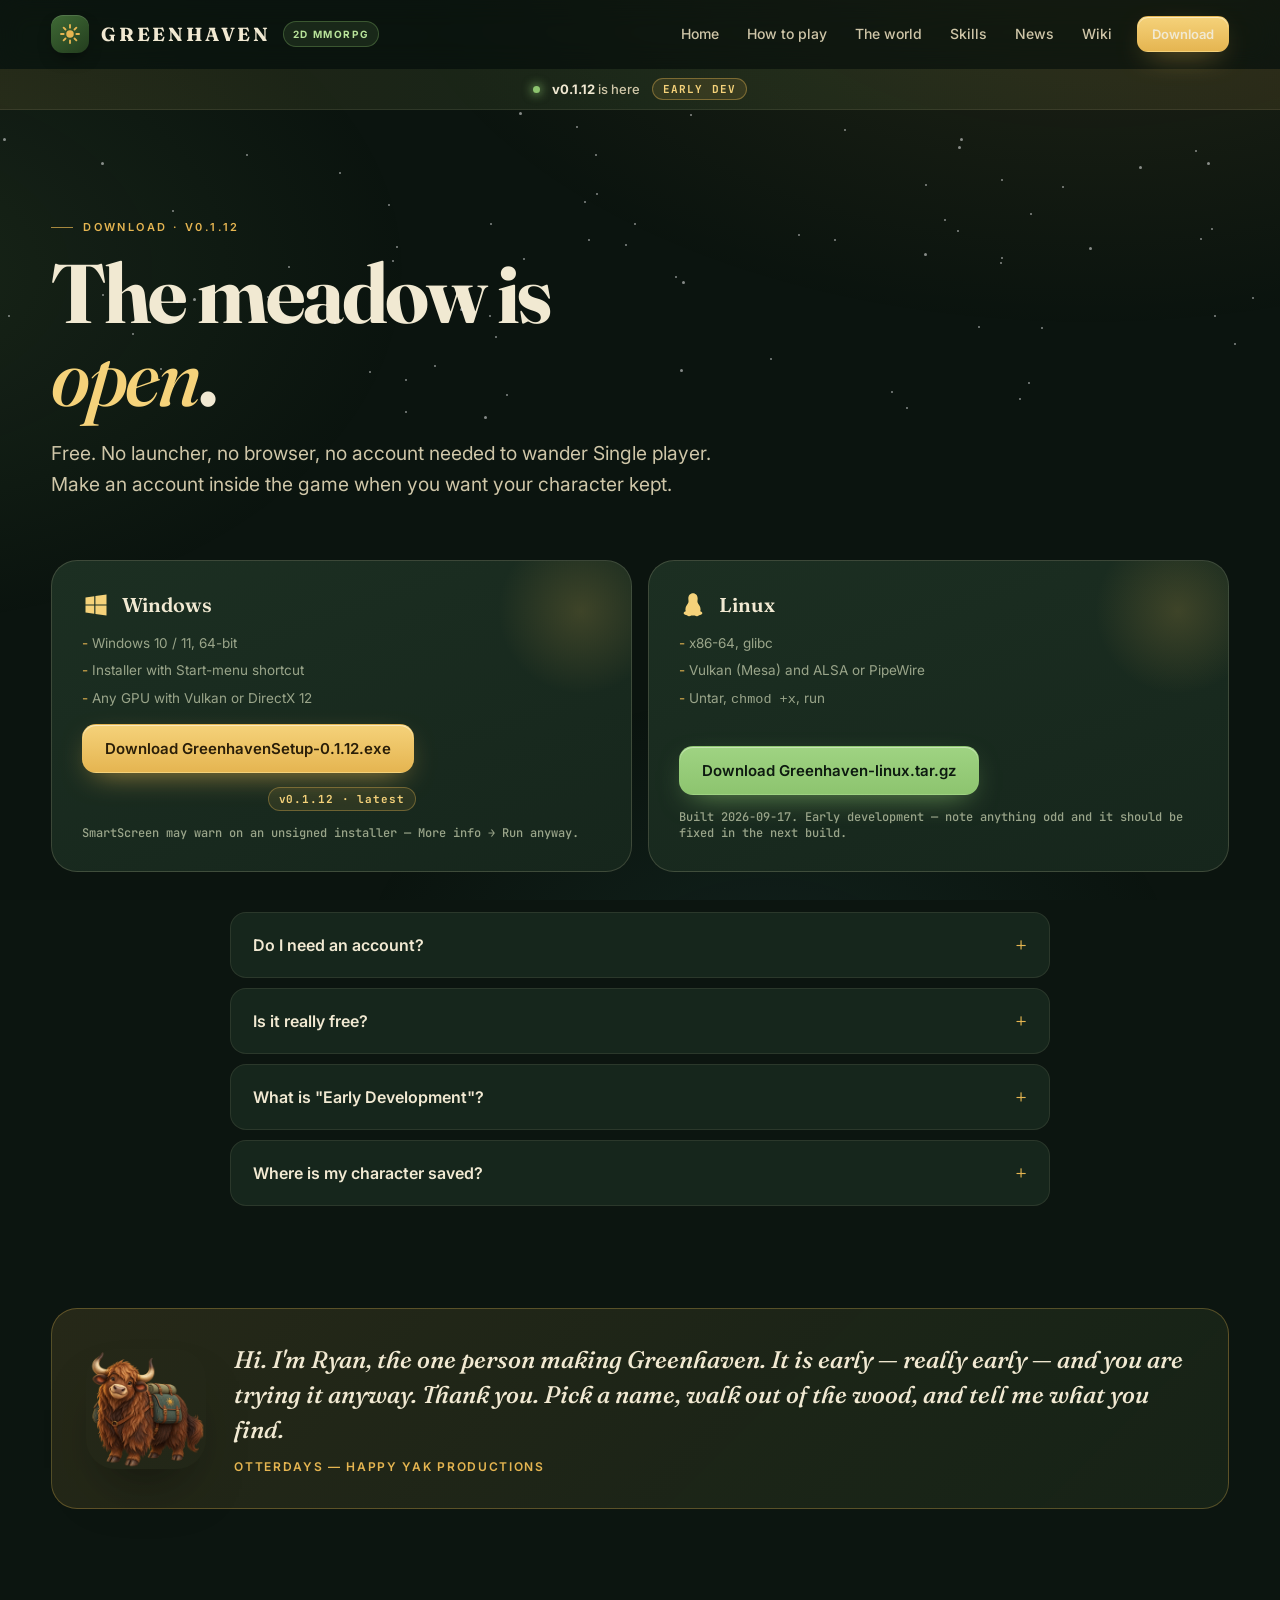
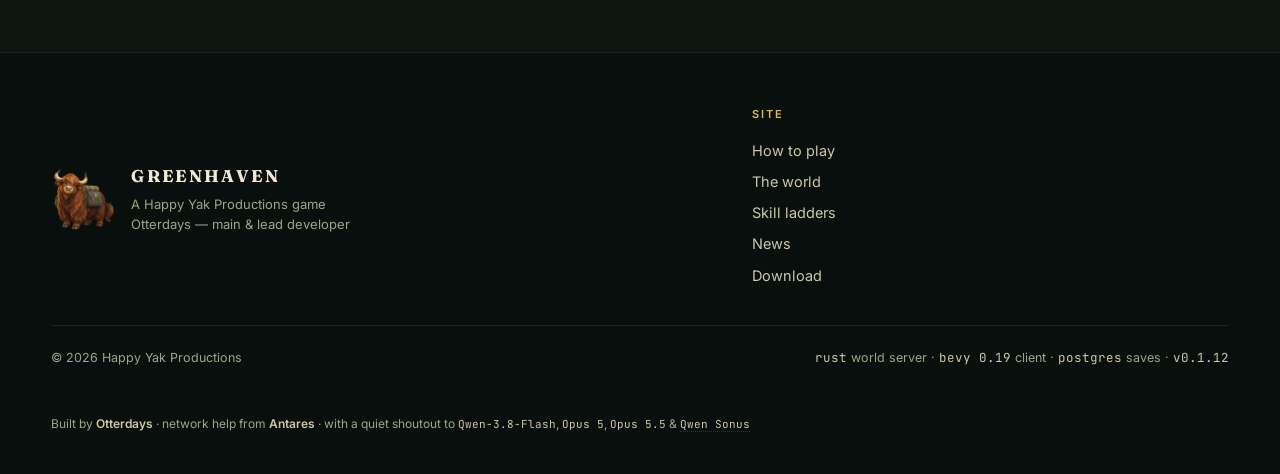
==== commit 16de7100: "feat(nav): add Wiki link to the top bar on every page" ====
--- a/download.html
+++ b/download.html
@@ -31,6 +31,7 @@
         <a href="world.html">The world</a>
         <a href="skills.html">Skills</a>
         <a href="news.html">News</a>
+        <a href="https://greenhaven-wiki.getlullpod.com/">Wiki</a>
         <a class="btn gold sm" href="download.html" aria-current="page">Download</a>
       </nav>
     </div>
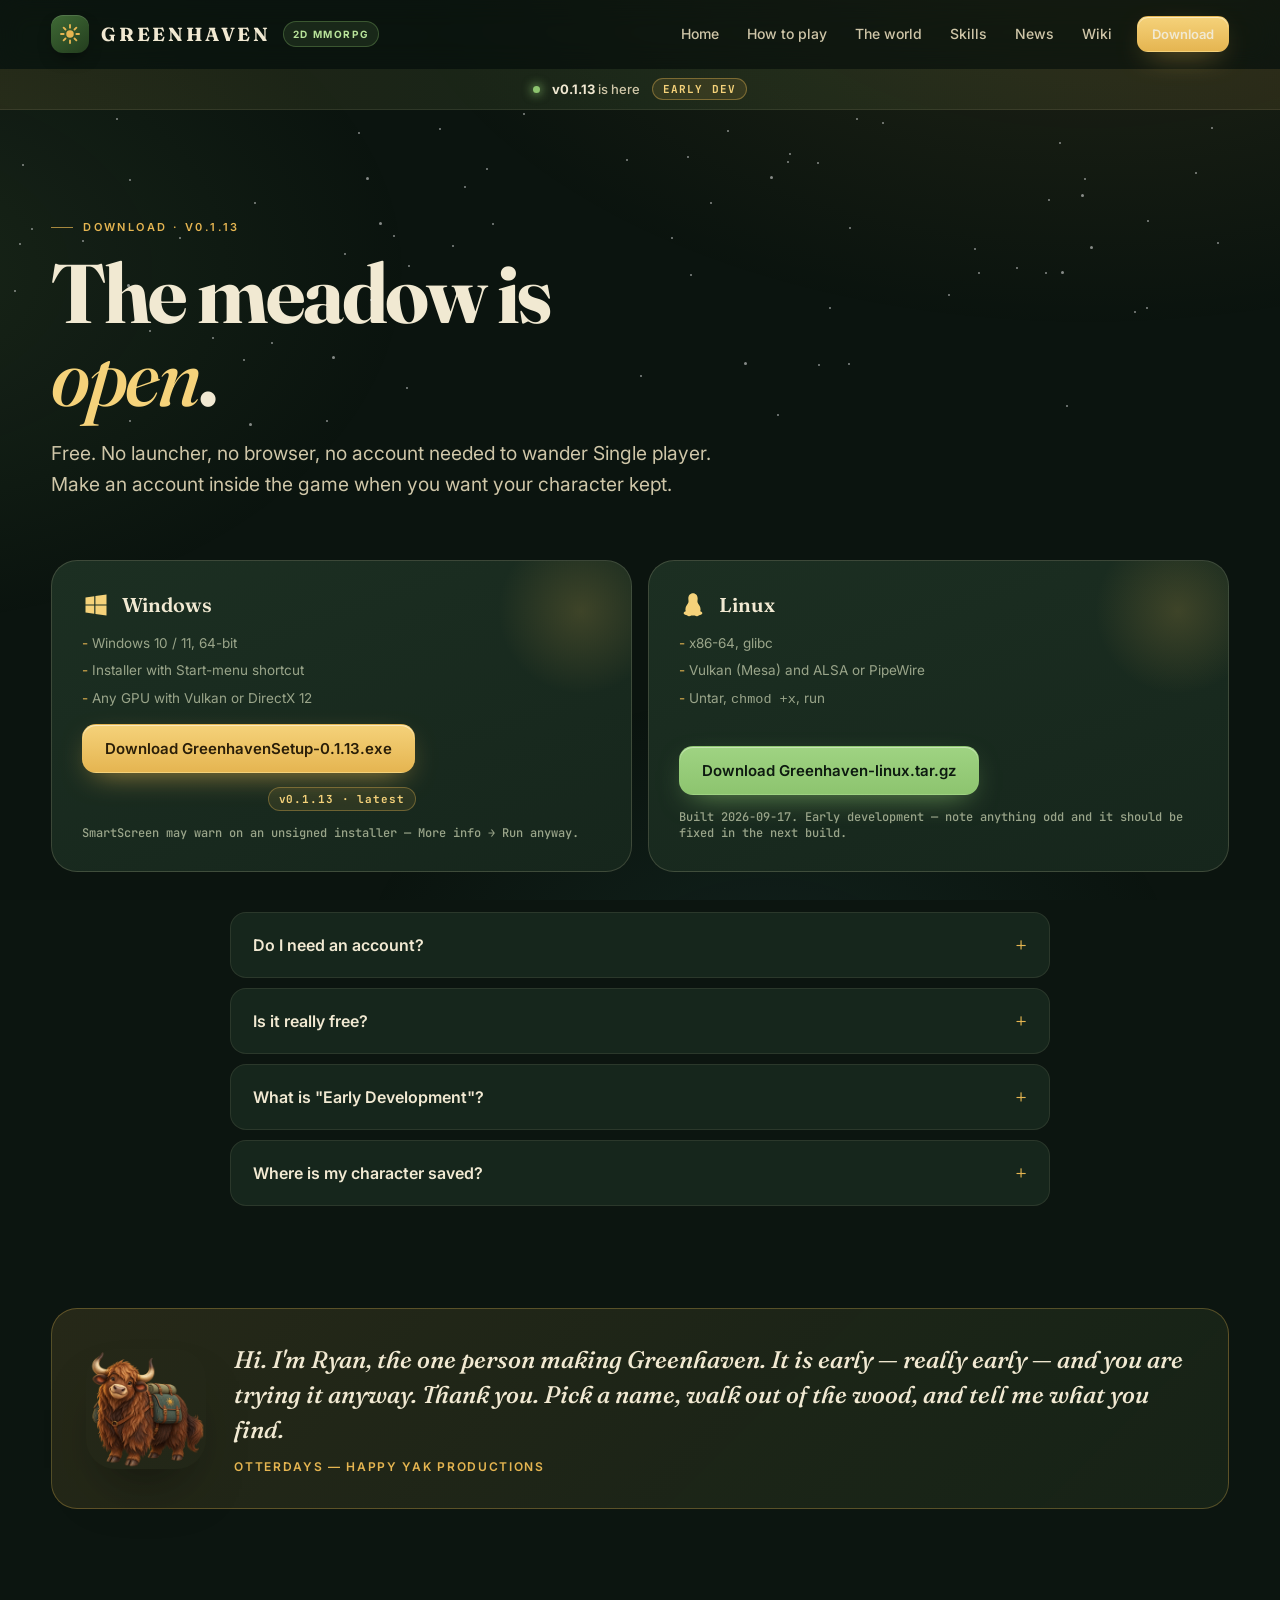
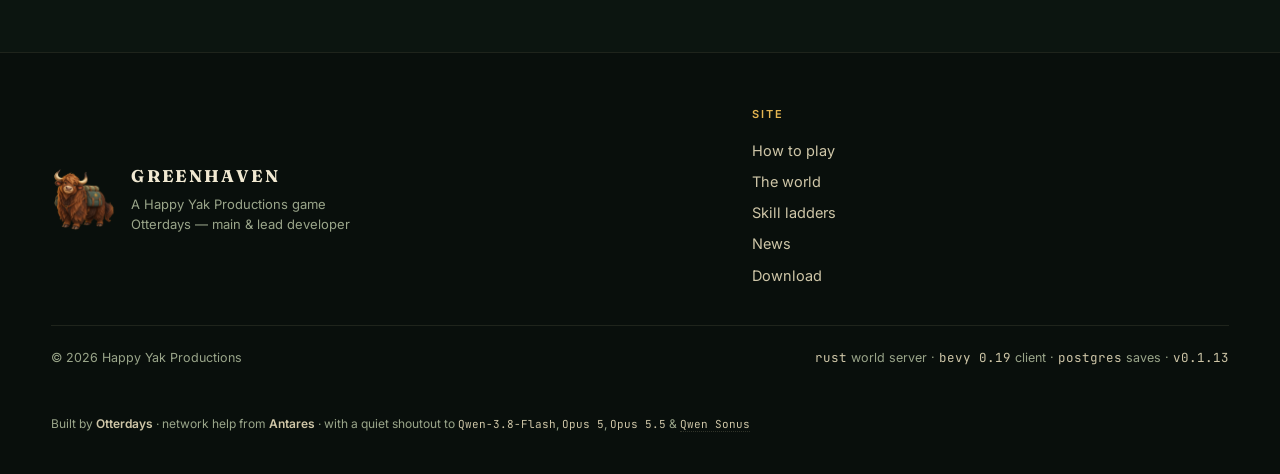
==== commit 80391d2d: "chore(release): update version to v0.1.13 across site and downloads - Update all HTML files to refle" ====
--- a/download.html
+++ b/download.html
@@ -39,7 +39,7 @@
 
   <div class="announce" role="status">
     <span class="dot" aria-hidden="true"></span>
-    <span><strong>v0.1.12</strong> is here</span>
+    <span><strong>v0.1.13</strong> is here</span>
     <span class="badge">EARLY DEV</span>
   </div>
 
@@ -47,7 +47,7 @@
     <section class="page-head">
       <div class="stars" aria-hidden="true" id="stars"></div>
       <div class="shell">
-        <div class="eyebrow">Download · v0.1.12</div>
+        <div class="eyebrow">Download · v0.1.13</div>
         <h1>The meadow is<br><em>open</em>.</h1>
         <p class="lede">Free. No launcher, no browser, no account needed to wander Single player. Make an account inside the game when you want your character kept.</p>
       </div>
@@ -59,8 +59,8 @@
           <article class="dl reveal">
             <div class="os"><svg viewBox="0 0 24 24" fill="currentColor" aria-hidden="true"><path d="M3 5.5 10.5 4.4v7.1H3zm0 13 7.5 1.1v-7.1H3zm8.5 1.3L21 21v-8.5h-9.5zM11.5 4.2 21 3v8.5h-9.5z"/></svg>Windows</div>
             <ul><li>Windows 10 / 11, 64-bit</li><li>Installer with Start-menu shortcut</li><li>Any GPU with Vulkan or DirectX 12</li></ul>
-            <a class="btn gold" href="https://www.dropbox.com/scl/fi/ai26ndghikz5en0n1o43k/GreenhavenSetup-0.1.12.exe?rlkey=otazayvv17yf8zskkdz5i5oyn&amp;dl=1">Download GreenhavenSetup-0.1.12.exe</a>
-            <span class="vchip">v0.1.12 · latest</span>
+            <a class="btn gold" href="https://www.dropbox.com/scl/fi/iqm4wdhoavuy34shtk5uk/GreenhavenSetup-0.1.13.exe?rlkey=kvdl89gdvqy2dt6snchp9qbjc&amp;dl=1">Download GreenhavenSetup-0.1.13.exe</a>
+            <span class="vchip">v0.1.13 · latest</span>
             <span class="fine">SmartScreen may warn on an unsigned installer — More info → Run anyway.</span>
           </article>
           <article class="dl reveal" style="--d:.08s">
@@ -114,7 +114,7 @@
       </div>
       <div class="f-meta">
         <span>&copy; <span id="year">2026</span> Happy Yak Productions</span>
-        <span><code>rust</code> world server · <code>bevy 0.19</code> client · <code>postgres</code> saves · <code>v0.1.12</code></span>
+        <span><code>rust</code> world server · <code>bevy 0.19</code> client · <code>postgres</code> saves · <code>v0.1.13</code></span>
       </div>
       <div class="f-thanks">
         <span>Built by <strong>Otterdays</strong> · network help from <strong>Antares</strong> · with a quiet shoutout to <code>Qwen-3.8-Flash</code>, <code>Opus&nbsp;5</code>, <code>Opus&nbsp;5.5</code> &amp; <code title="the sleeper model">Qwen&nbsp;Sonus</code></span>
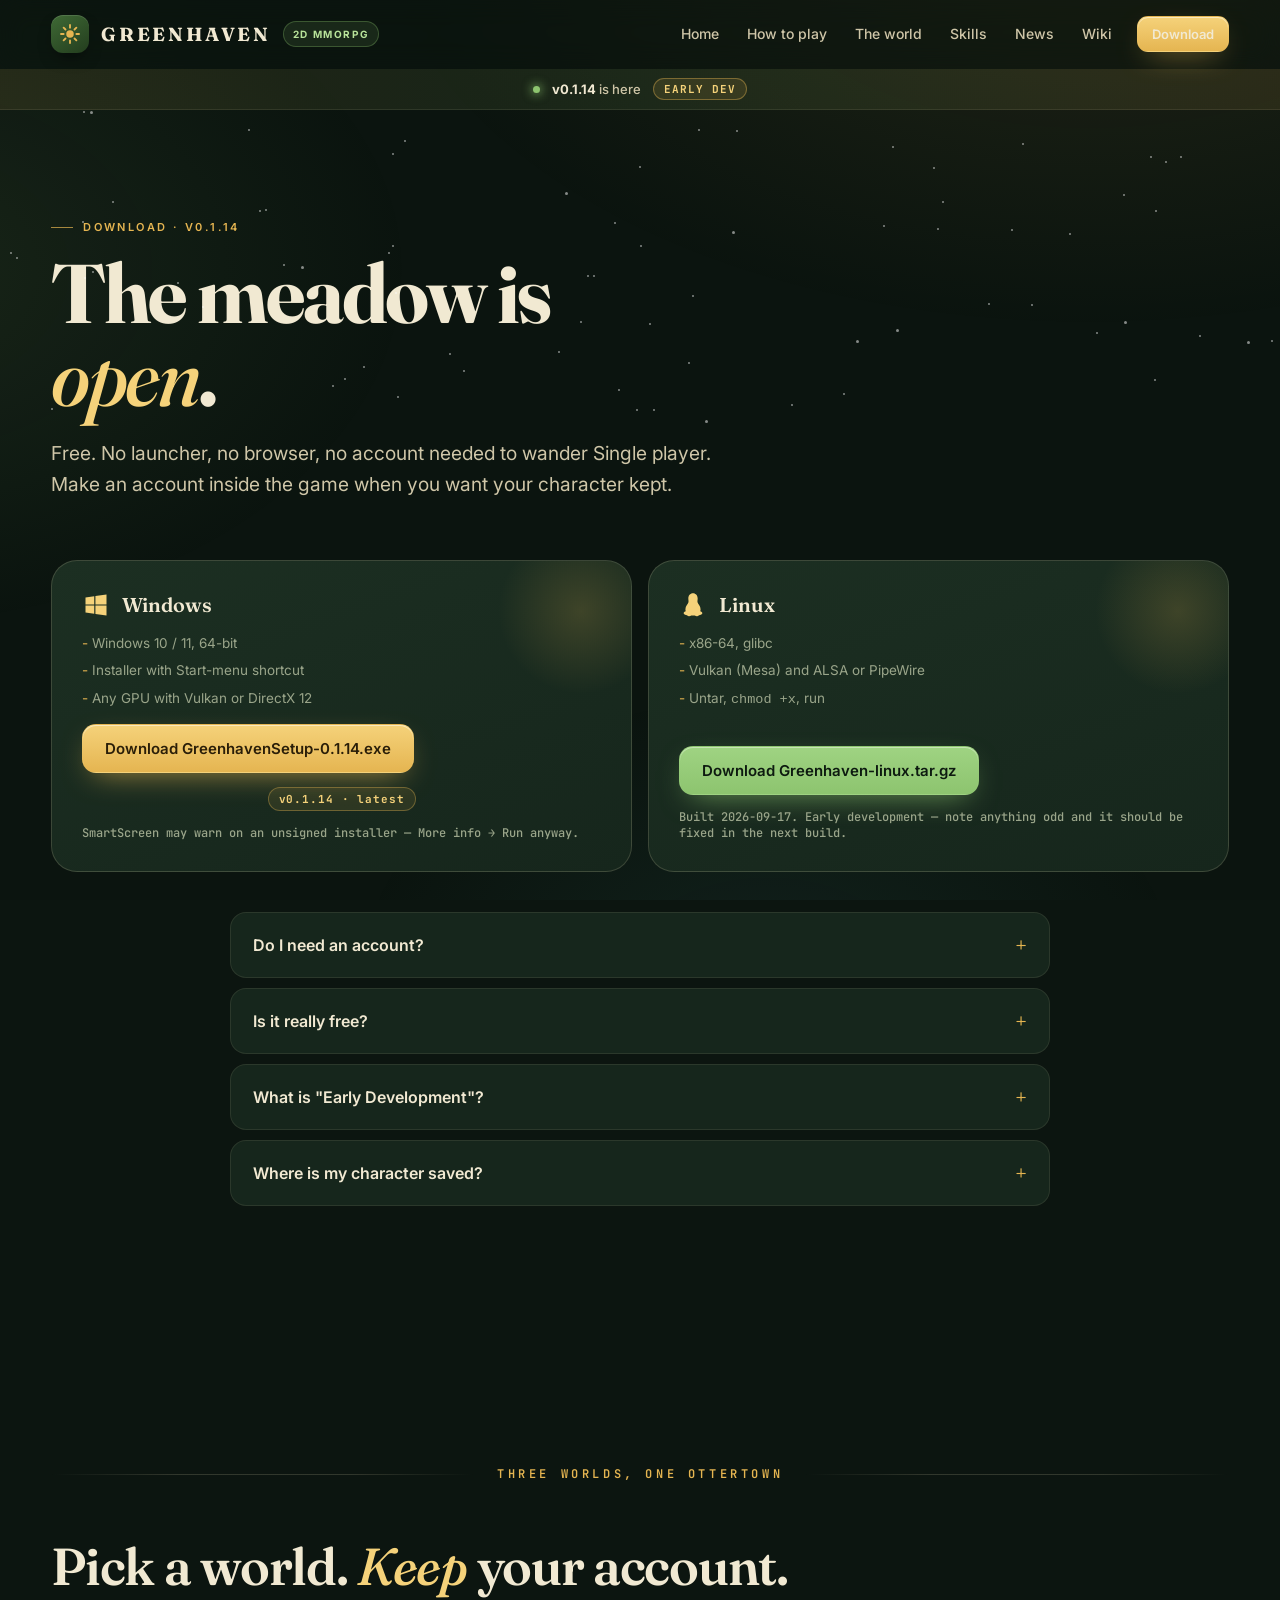
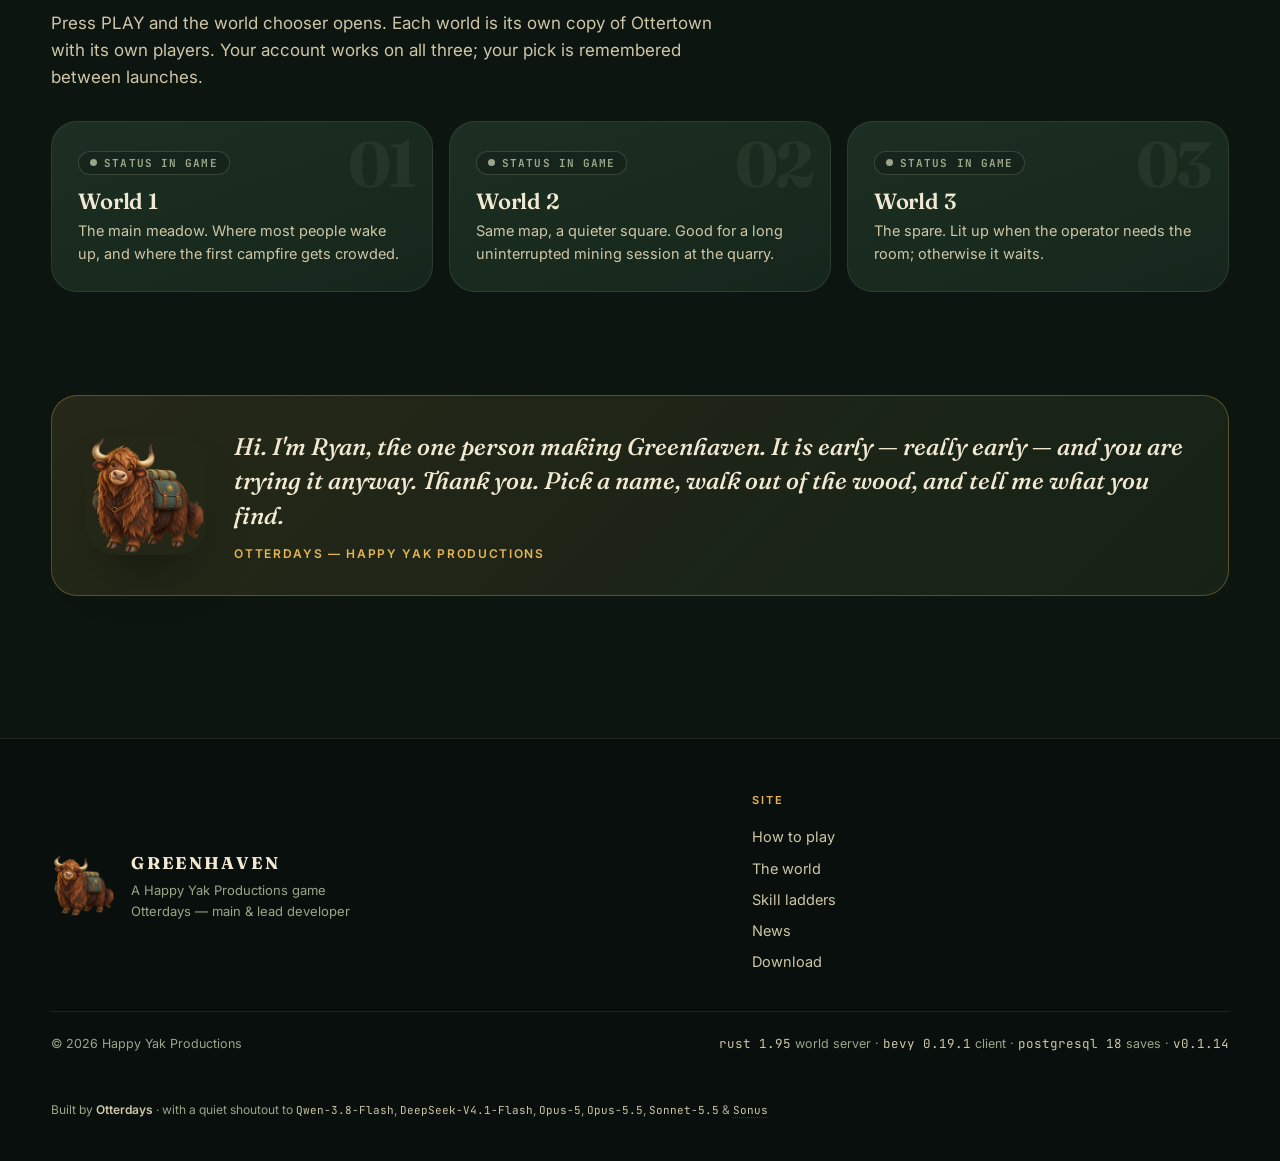
==== commit 2358a17c: "feat(web): update to version 0.1.14 with new world and combat features - Updated download links and " ====
--- a/download.html
+++ b/download.html
@@ -16,7 +16,6 @@
   <script>document.documentElement.classList.replace('no-js','js')</script>
   <link rel="stylesheet" href="style.css">
 </head>
-<body>
 <body>
   <header class="site" id="header">
     <div class="shell">
@@ -39,7 +38,7 @@
 
   <div class="announce" role="status">
     <span class="dot" aria-hidden="true"></span>
-    <span><strong>v0.1.13</strong> is here</span>
+    <span><strong>v0.1.14</strong> is here</span>
     <span class="badge">EARLY DEV</span>
   </div>
 
@@ -47,7 +46,7 @@
     <section class="page-head">
       <div class="stars" aria-hidden="true" id="stars"></div>
       <div class="shell">
-        <div class="eyebrow">Download · v0.1.13</div>
+        <div class="eyebrow">Download · v0.1.14</div>
         <h1>The meadow is<br><em>open</em>.</h1>
         <p class="lede">Free. No launcher, no browser, no account needed to wander Single player. Make an account inside the game when you want your character kept.</p>
       </div>
@@ -59,8 +58,8 @@
           <article class="dl reveal">
             <div class="os"><svg viewBox="0 0 24 24" fill="currentColor" aria-hidden="true"><path d="M3 5.5 10.5 4.4v7.1H3zm0 13 7.5 1.1v-7.1H3zm8.5 1.3L21 21v-8.5h-9.5zM11.5 4.2 21 3v8.5h-9.5z"/></svg>Windows</div>
             <ul><li>Windows 10 / 11, 64-bit</li><li>Installer with Start-menu shortcut</li><li>Any GPU with Vulkan or DirectX 12</li></ul>
-            <a class="btn gold" href="https://www.dropbox.com/scl/fi/iqm4wdhoavuy34shtk5uk/GreenhavenSetup-0.1.13.exe?rlkey=kvdl89gdvqy2dt6snchp9qbjc&amp;dl=1">Download GreenhavenSetup-0.1.13.exe</a>
-            <span class="vchip">v0.1.13 · latest</span>
+            <a class="btn gold" href="https://www.dropbox.com/scl/fi/iqm4wdhoavuy34shtk5uk/GreenhavenSetup-0.1.13.exe?rlkey=kvdl89gdvqy2dt6snchp9qbjc&amp;dl=1">Download GreenhavenSetup-0.1.14.exe</a>
+            <span class="vchip">v0.1.14 · latest</span>
             <span class="fine">SmartScreen may warn on an unsigned installer — More info → Run anyway.</span>
           </article>
           <article class="dl reveal" style="--d:.08s">
@@ -73,9 +72,25 @@
 
         <div class="faq reveal" style="margin-top:40px">
           <details><summary>Do I need an account?</summary><div class="a">Not to wander. Single player walks the map with no server and nothing on the wire. To keep a character across visits and worlds, create an account from the log-in screen inside the game.</div></details>
-          <details><summary>Is it really free?</summary><div class="a">Yes. There is no shop, no payment, no premium anything. Coins in the game are for the merchant.</div></details>
-          <details><summary>What is "Early Development"?</summary><div class="a">One developer, one meadow, four skills, no combat yet. Things change between versions and occasionally break. The world server is authoritative, so nothing you do can corrupt someone else's character.</div></details>
+          <details><summary>Is it really free?</summary><div class="a">Yes. No payment, no premium anything — every coin and crystal in the game is earned in the game.</div></details>
+          <details><summary>What is "Early Development"?</summary><div class="a">One developer, one meadow, four skills to 99 — and fighting has just started to be real: hostile mobs attack, damage is decided by the server, and monsters drop loot. Things change between versions and occasionally break. The world server is authoritative, so nothing you do can corrupt someone else's character.</div></details>
           <details><summary>Where is my character saved?</summary><div class="a">On the world server, in PostgreSQL, keyed to your account. Positions flush every five seconds and when you leave; XP and inventory are written when they change.</div></details>
+        </div>
+      </div>
+    </section>
+
+    <!-- ============ worlds ============ -->
+    <section class="sec" id="worlds">
+      <div class="shell">
+        <div class="chapter" aria-hidden="true"><span>Three worlds, one Ottertown</span></div>
+        <div class="sec-head reveal" style="margin-bottom:30px">
+          <h2 class="sec-title">Pick a world. <em>Keep</em> your account.</h2>
+          <p class="sec-sub">Press PLAY and the world chooser opens. Each world is its own copy of Ottertown with its own players. Your account works on all three; your pick is remembered between launches.</p>
+        </div>
+        <div class="worlds">
+          <article class="world reveal" data-world="1"><span class="n" aria-hidden="true">01</span><span class="live-pill" data-state="unknown"><i aria-hidden="true"></i><b>Checking…</b></span><h3>World 1</h3><p>The main meadow. Where most people wake up, and where the first campfire gets crowded.</p></article>
+          <article class="world reveal" data-world="2" style="--d:.08s"><span class="n" aria-hidden="true">02</span><span class="live-pill" data-state="unknown"><i aria-hidden="true"></i><b>Checking…</b></span><h3>World 2</h3><p>Same map, a quieter square. Good for a long uninterrupted mining session at the quarry.</p></article>
+          <article class="world reveal" data-world="3" style="--d:.16s"><span class="n" aria-hidden="true">03</span><span class="live-pill" data-state="unknown"><i aria-hidden="true"></i><b>Checking…</b></span><h3>World 3</h3><p>The spare. Lit up when the operator needs the room; otherwise it waits.</p></article>
         </div>
       </div>
     </section>
@@ -114,10 +129,10 @@
       </div>
       <div class="f-meta">
         <span>&copy; <span id="year">2026</span> Happy Yak Productions</span>
-        <span><code>rust</code> world server · <code>bevy 0.19</code> client · <code>postgres</code> saves · <code>v0.1.13</code></span>
+        <span><code>rust 1.95</code> world server · <code>bevy 0.19.1</code> client · <code>postgresql 18</code> saves · <code>v0.1.14</code></span>
       </div>
       <div class="f-thanks">
-        <span>Built by <strong>Otterdays</strong> · network help from <strong>Antares</strong> · with a quiet shoutout to <code>Qwen-3.8-Flash</code>, <code>Opus&nbsp;5</code>, <code>Opus&nbsp;5.5</code> &amp; <code title="the sleeper model">Qwen&nbsp;Sonus</code></span>
+        <span>Built by <strong>Otterdays</strong> · with a quiet shoutout to <code>Qwen-3.8-Flash</code>, <code>DeepSeek-V4.1-Flash</code>, <code>Opus-5</code>, <code>Opus-5.5</code>, <code>Sonnet-5.5</code> &amp; <code title="the sleeper model">Sonus</code></span>
       </div>
     </div>
   </footer>
--- a/style.css
+++ b/style.css
@@ -125,17 +125,32 @@
 @keyframes pulse{0%,100%{opacity:1;transform:scale(1)}50%{opacity:.55;transform:scale(.8)}}
 
 /* ---------- hero ---------- */
-.hero{position:relative;padding:clamp(60px,9vw,120px) 0 clamp(50px,7vw,90px);overflow:hidden}
-.hero .shell{display:grid;grid-template-columns:1.05fr .95fr;gap:clamp(30px,5vw,72px);align-items:center;position:relative;z-index:2}
-.hero .platforms{display:flex;flex-wrap:wrap;gap:8px 18px;margin-top:26px;font-size:13px;color:var(--muted)}
-.hero .platforms span{display:inline-flex;align-items:center;gap:7px}
-.hero .platforms span::before{content:"";width:5px;height:5px;border-radius:50%;background:var(--moss)}
-.hills{position:absolute;left:0;right:0;bottom:-2px;z-index:1;pointer-events:none;width:100%;height:auto}
-.hills path{transition:transform .1s linear}
+.hero{position:relative;display:flex;align-items:center;min-height:calc(100svh - 64px);padding:clamp(60px,9vw,120px) 0 clamp(84px,10vh,110px);overflow:hidden;background:url(assets/hero-meadow.png) center 62%/cover no-repeat #10201a}
+.hero::before{content:"";position:absolute;inset:0;background:linear-gradient(180deg,rgba(9,17,12,.58) 0,rgba(9,17,12,.12) 34%,rgba(9,17,12,.22) 58%,rgba(12,21,16,.9) 100%)}
+.hero .shell{position:relative;z-index:2}
+.hero-copy{max-width:min(880px,92vw);margin-inline:auto;text-align:center}
+.wordmark{font-family:var(--font-display);font-weight:700;font-size:clamp(40px,5.8vw,76px);line-height:1;letter-spacing:.08em;text-transform:uppercase;margin:0 0 16px;text-indent:.08em;text-shadow:0 2px 32px rgba(0,0,0,.6)}
+.hero-tag{font-size:clamp(17px,1.7vw,21px);color:#efe7cf;text-shadow:0 1px 14px rgba(0,0,0,.6)}
+.hero .actions{justify-content:center}
+.monoline{display:flex;align-items:center;flex-wrap:wrap;justify-content:center;gap:4px 14px;width:fit-content;max-width:100%;margin:30px auto 0;padding:9px 16px;border-radius:12px;background:rgba(7,13,9,.55);border:1px solid rgba(226,214,176,.14);backdrop-filter:blur(6px);font:600 13px/1.4 var(--font-mono);letter-spacing:.06em;color:var(--ink-2)}
+.monoline span{display:inline-flex;align-items:center;gap:8px;white-space:nowrap}
+.monoline span+span::before{content:"·";color:var(--muted);margin-right:6px}
+.monoline i{width:8px;height:8px;border-radius:50%;background:var(--moss);box-shadow:0 0 10px 2px rgba(141,196,111,.6);animation:pulse 2.2s ease-in-out infinite}
+.hero-foot{position:absolute;left:0;right:0;bottom:0;z-index:2;padding-bottom:26px}
+.hero-foot .shell{display:flex;align-items:flex-end;justify-content:space-between;gap:20px}
+.scroll-cue{display:inline-flex;align-items:center;gap:12px;font:600 12px var(--font-body);letter-spacing:.2em;text-transform:uppercase;color:var(--gold-2)}
+.scroll-cue::before{content:"";width:2px;height:26px;background:linear-gradient(var(--gold),transparent);border-radius:2px}
 .stars{position:absolute;inset:0;z-index:0;pointer-events:none}
 .stars i{position:absolute;width:2px;height:2px;border-radius:50%;background:#fff;opacity:.5;animation:twinkle var(--t,4s) ease-in-out infinite var(--d,0s)}
 @keyframes twinkle{0%,100%{opacity:.15;transform:scale(.8)}50%{opacity:.85;transform:scale(1.2)}}
-.moon{position:absolute;top:8%;right:6%;width:120px;height:120px;border-radius:50%;z-index:0;pointer-events:none;background:radial-gradient(circle at 40% 40%,#fff7dd,#e7cf93 60%,#c9a85e);box-shadow:0 0 60px 20px rgba(229,181,81,.18),0 0 140px 60px rgba(229,181,81,.08);opacity:.85}
+.motes{position:absolute;inset:0;z-index:1;pointer-events:none}
+.motes i{position:absolute;width:3px;height:3px;border-radius:50%;background:#ffe9ad;box-shadow:0 0 8px 2px rgba(255,233,173,.55);opacity:0;animation:mote-drift var(--t,14s) linear infinite var(--d,0s)}
+@keyframes mote-drift{0%{opacity:0;transform:translate(0,0)}12%{opacity:.85}55%{opacity:.4;transform:translate(var(--dx,34px),-42px)}88%{opacity:.7}100%{opacity:0;transform:translate(calc(var(--dx,34px)*-.4),-88px)}}
+
+/* ---------- chapter divider ---------- */
+.chapter{display:flex;align-items:center;gap:22px;margin:clamp(34px,5vw,56px) auto}
+.chapter::before,.chapter::after{content:"";flex:1;height:1px;background:linear-gradient(90deg,transparent,var(--line-2) 30%,var(--line-2) 70%,transparent)}
+.chapter span{font:600 12px var(--font-mono);letter-spacing:.3em;text-transform:uppercase;color:var(--gold);white-space:nowrap}
 
 .stage{position:relative;perspective:1200px}
 .window{position:relative;border-radius:var(--r-lg);overflow:hidden;background:var(--panel);border:1px solid var(--line-2);box-shadow:var(--shadow),0 0 0 1px rgba(0,0,0,.4),0 0 80px -20px rgba(229,181,81,.25);transform:rotateY(-6deg) rotateX(3deg);transition:transform .6s cubic-bezier(.2,.8,.2,1)}
@@ -156,19 +171,11 @@
 @keyframes float{0%,100%{transform:translateY(0)}50%{transform:translateY(-9px)}}
 
 /* ---------- live world status ---------- */
-.livebar{border-block:1px solid var(--line);background:rgba(241,233,210,.025)}
-.livebar .shell{display:flex;align-items:center;justify-content:center;flex-wrap:wrap;gap:10px 14px;padding:14px 0}
-.lb-label{display:inline-flex;align-items:center;gap:8px;font:600 12px var(--font-mono);letter-spacing:.14em;text-transform:uppercase;color:var(--muted);margin-right:6px}
-.lb-label i{width:7px;height:7px;border-radius:50%;background:var(--gold);animation:pulse 2.2s ease-in-out infinite}
-.lb-world{display:inline-flex;align-items:center;gap:8px;padding:6px 14px;border-radius:999px;border:1px solid var(--line-2);background:var(--panel);color:var(--ink);text-decoration:none;font:600 13px var(--font-body);transition:border-color .2s}
-.lb-world:hover{border-color:var(--gold)}
-.lb-world::before{content:"";width:8px;height:8px;border-radius:50%;background:var(--sc,var(--muted))}
-.lb-world b{font:600 11px var(--font-mono);letter-spacing:.1em;text-transform:uppercase;color:var(--sc,var(--muted))}
 [data-state=online]{--sc:var(--moss)}
 [data-state=offline]{--sc:var(--rose)}
-.lb-world[data-state=online]::before,.live-pill[data-state=online] i{box-shadow:0 0 10px 2px rgba(141,196,111,.55);animation:pulse 2.2s ease-in-out infinite}
 .live-pill{display:inline-flex;align-items:center;gap:7px;margin-bottom:14px;padding:4px 11px;border-radius:999px;border:1px solid var(--line-2);background:rgba(0,0,0,.18);font:600 11px var(--font-mono);letter-spacing:.1em;text-transform:uppercase;color:var(--sc,var(--muted))}
 .live-pill i{width:7px;height:7px;border-radius:50%;background:var(--sc,var(--muted))}
+.live-pill[data-state=online] i{box-shadow:0 0 10px 2px rgba(141,196,111,.55);animation:pulse 2.2s ease-in-out infinite}
 
 /* ---------- sections ---------- */
 .sec{padding:clamp(64px,8vw,110px) 0;position:relative}
@@ -304,6 +311,38 @@
 .tl h3{font-size:19px;margin-bottom:8px}
 .tl p{color:var(--ink-2);font-size:14.5px}
 
+/* ---------- news system ---------- */
+.news-bar{display:flex;flex-wrap:wrap;gap:8px;margin-bottom:26px}
+.fchip{font:600 13px var(--font-body);letter-spacing:.02em;color:var(--ink-2);background:var(--panel);border:1px solid var(--line-2);border-radius:999px;padding:8px 16px;cursor:pointer;transition:background .2s,color .2s,border-color .2s}
+.fchip:hover{color:var(--ink);border-color:var(--gold)}
+.fchip b{font-family:var(--font-mono);font-size:11px;color:var(--muted);margin-left:5px}
+.fchip.on{background:linear-gradient(180deg,var(--gold-2),var(--gold));color:var(--gold-ink);border-color:transparent}
+.fchip.on b{color:var(--gold-ink);opacity:.65}
+.news-grid{display:grid;grid-template-columns:repeat(auto-fill,minmax(300px,1fr));gap:14px;grid-auto-flow:dense}
+.ncard{position:relative;display:flex;flex-direction:column;gap:10px;padding:22px 22px 20px;border-radius:var(--r);background:linear-gradient(160deg,var(--panel-2),var(--panel));border:1px solid var(--line);transition:transform .25s ease,border-color .25s ease}
+.ncard:hover{transform:translateY(-3px);border-color:var(--line-2)}
+.ncard .meta{display:flex;align-items:center;flex-wrap:wrap;gap:8px 10px}
+.ncard .meta time{font:500 11px var(--font-mono);letter-spacing:.06em;color:var(--muted)}
+.ncard .meta .cat{font:600 10px var(--font-mono);letter-spacing:.14em;text-transform:uppercase;color:var(--teal);margin-left:auto}
+.vtag{font:700 11px var(--font-mono);letter-spacing:.06em;color:var(--gold-2);background:rgba(229,181,81,.10);border:1px solid rgba(229,181,81,.35);padding:3px 9px;border-radius:999px;white-space:nowrap}
+.ncard h3,.ncard h2{font-size:20px;line-height:1.25}
+.ncard h2{font-size:clamp(24px,2.4vw,30px)}
+.ncard p{color:var(--ink-2);font-size:14.5px;line-height:1.6}
+.ncard p strong{color:var(--ink)}
+.ncard .nstats{display:flex;flex-wrap:wrap;gap:6px;margin-top:auto;padding-top:6px}
+.ncard .nstats span{font:600 11px var(--font-mono);letter-spacing:.04em;color:var(--muted);background:rgba(0,0,0,.25);border:1px solid var(--line);border-radius:8px;padding:4px 9px}
+.ncard.featured{grid-column:1/-1;border-color:rgba(229,181,81,.3);background:linear-gradient(150deg,rgba(229,181,81,.09),var(--panel) 45%),linear-gradient(160deg,var(--panel-2),var(--panel))}
+.ncard.featured p{max-width:70ch;font-size:15.5px}
+.js .ncard.hide{display:none}
+.ncard.flash{animation:cardflash 1.6s ease}
+@keyframes cardflash{0%,60%{border-color:var(--gold);box-shadow:0 0 0 3px rgba(229,181,81,.25)}100%{border-color:var(--line);box-shadow:none}}
+.verlist{display:grid;gap:8px}
+.ver{display:grid;grid-template-columns:88px 84px 1fr;align-items:center;gap:14px;padding:13px 18px;border-radius:14px;background:var(--panel);border:1px solid var(--line);text-decoration:none;color:var(--ink-2);font-size:14px;transition:border-color .2s,background .2s}
+.ver:hover{border-color:var(--gold);text-decoration:none}
+.ver b{font:700 13px var(--font-mono);color:var(--gold-2)}
+.ver time{font:500 11px var(--font-mono);letter-spacing:.06em;color:var(--muted)}
+@media (max-width:600px){.ver{grid-template-columns:1fr;gap:4px}}
+
 /* ---------- FAQ ---------- */
 .faq{display:grid;gap:10px;max-width:820px;margin-inline:auto}
 .faq details{border:1px solid var(--line);border-radius:16px;background:var(--panel);overflow:hidden}
@@ -325,12 +364,17 @@
 .dl .fine{font:500 12px var(--font-mono);color:var(--muted)}
 
 /* ---------- cta ---------- */
-.cta{position:relative;overflow:hidden;text-align:center;padding:clamp(56px,7vw,88px) 28px;border-radius:32px;background:radial-gradient(900px 400px at 50% 120%,rgba(229,181,81,.22),transparent 60%),linear-gradient(180deg,#1b3021,#10201a);border:1px solid rgba(229,181,81,.25);box-shadow:var(--shadow)}
-.cta h2{font-size:clamp(36px,5vw,64px);letter-spacing:-.03em;margin:14px auto 16px;max-width:14ch}
+.cta-band{position:relative;background:url(assets/village.png) center 38%/cover no-repeat #10201a}
+.sec.cta-band{padding-top:clamp(80px,11vw,150px)}
+.cta-band::before{content:"";position:absolute;inset:0;background:linear-gradient(180deg,var(--bg) 0,rgba(12,21,16,.22) 16%,rgba(12,21,16,.22) 84%,var(--bg) 100%)}
+.cta-band .shell{position:relative;z-index:1}
+.cta{position:relative;overflow:hidden;text-align:center;padding:clamp(72px,8vw,110px) 28px clamp(56px,7vw,88px);border-radius:32px;background:rgba(16,30,21,.28);border:1px solid rgba(229,181,81,.25);box-shadow:var(--shadow);backdrop-filter:blur(5px) saturate(.95);-webkit-backdrop-filter:blur(5px) saturate(.95)}
+.cta::before{content:"";position:absolute;inset:0;background:radial-gradient(900px 400px at 50% 120%,rgba(229,181,81,.22),transparent 60%)}
+.cta>*{position:relative;z-index:2}
+.cta h2{font-size:clamp(30px,3.8vw,46px);letter-spacing:-.02em;margin:14px auto 16px;max-width:18ch}
 .cta h2 em{font-style:italic;font-weight:500;color:var(--gold-2)}
 .cta p{color:var(--ink-2);max-width:52ch;margin-inline:auto;font-size:17px}
 .cta .micro{margin-top:22px;font:500 12px var(--font-mono);letter-spacing:.06em;color:var(--muted)}
-.cta>*{position:relative;z-index:2}
 
 /* fireflies */
 .fireflies{position:absolute;inset:0;pointer-events:none;z-index:1}
@@ -344,6 +388,7 @@
 
 /* ---------- world map figure ---------- */
 .map-fig{position:relative;border-radius:var(--r-lg);overflow:hidden;border:1px solid var(--line-2);background:#132119;box-shadow:var(--shadow)}
+.map-fig.off{display:none}
 .map-fig svg{display:block;width:100%;height:auto}
 .map-fig .legend{display:flex;flex-wrap:wrap;gap:8px 18px;padding:14px 18px;border-top:1px solid var(--line);font:500 12px var(--font-body);color:var(--muted);background:rgba(0,0,0,.25)}
 .map-fig .legend span{display:inline-flex;align-items:center;gap:7px}
@@ -396,11 +441,11 @@
   .stats{grid-template-columns:repeat(2,1fr)}
 }
 @media (max-width:820px){
-  .hero .shell{grid-template-columns:1fr}
+  .hero{min-height:calc(100svh - 56px)}
+  .wordmark{font-size:clamp(40px,11vw,64px)}
   .stage{margin-top:30px}
   .window{transform:none}
   .chip.xp{right:6px}.chip.stride{left:6px}
-  .moon{width:80px;height:80px;top:4%;right:4%}
   .nav-toggle{display:inline-block}
   nav.top{display:none;position:absolute;left:0;right:0;top:100%;flex-direction:column;align-items:stretch;padding:12px;background:rgba(12,21,16,.96);border-bottom:1px solid var(--line)}
   nav.top.open{display:flex}
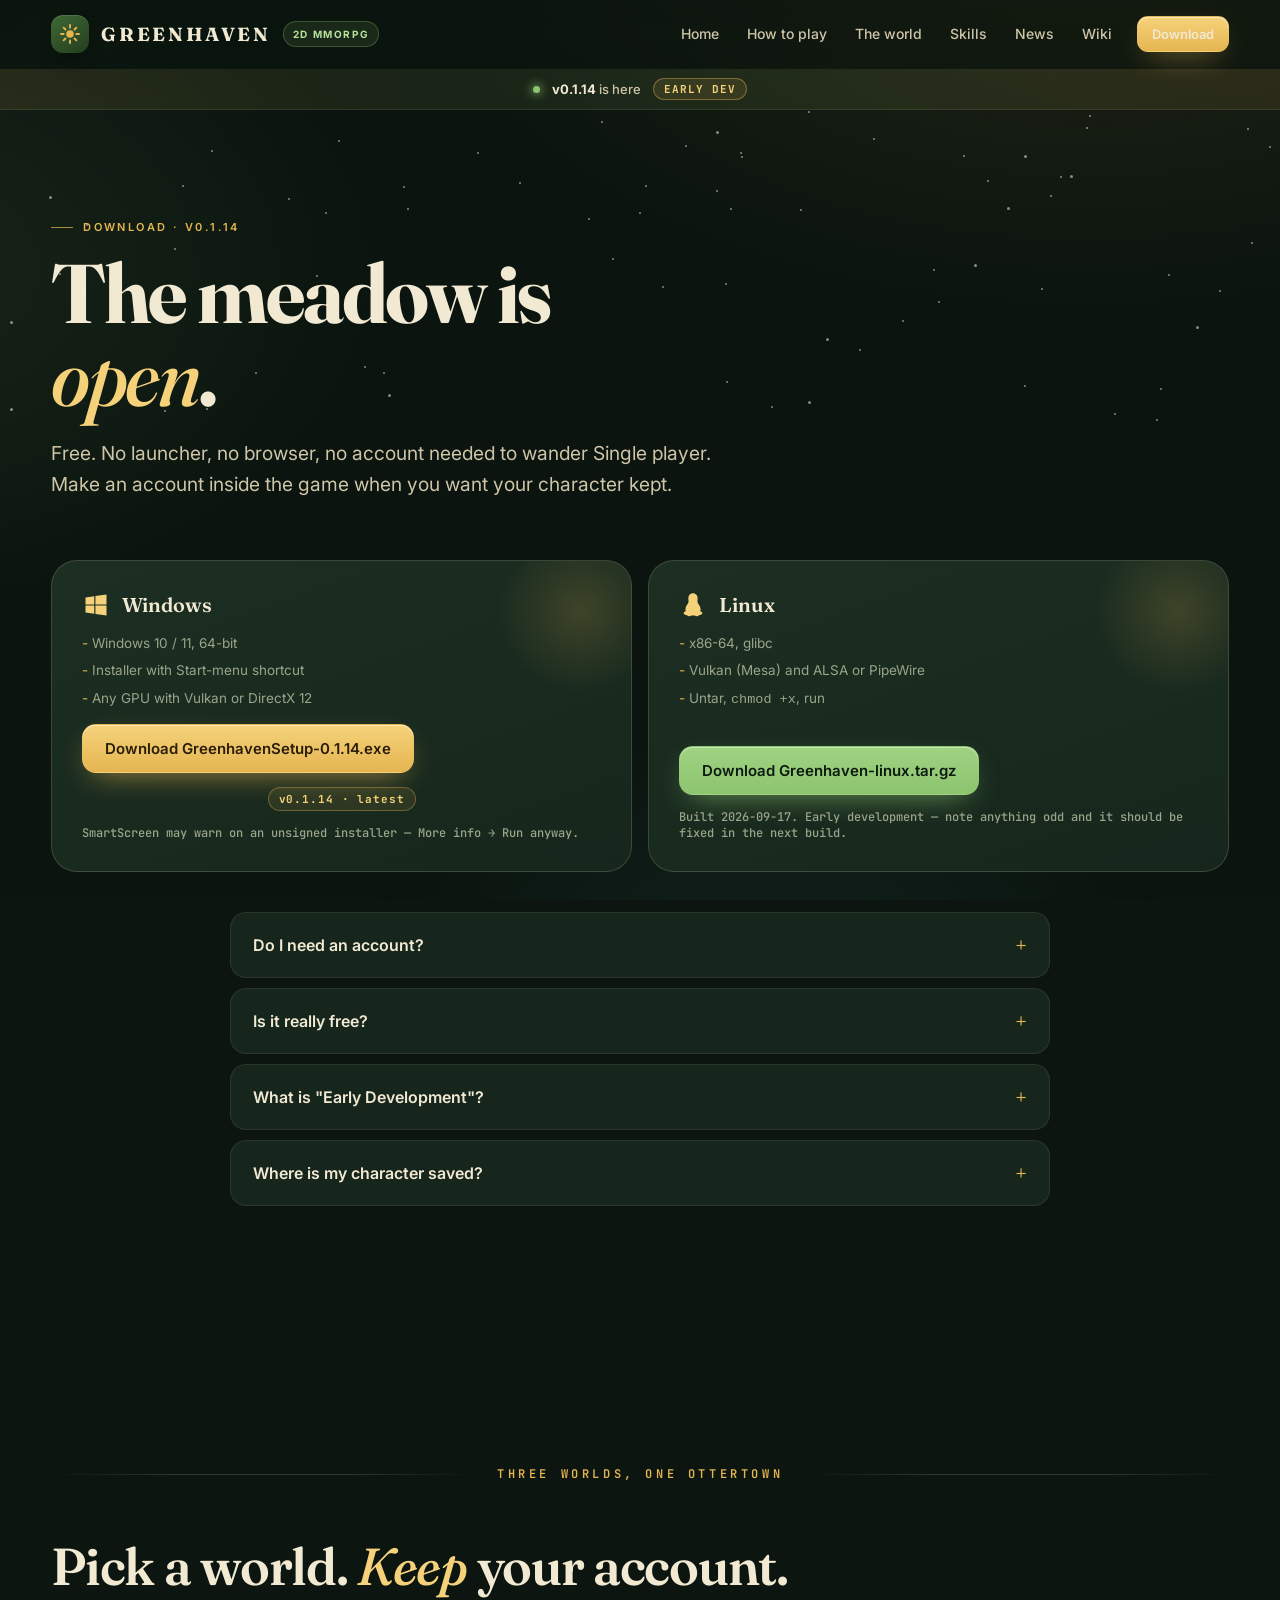
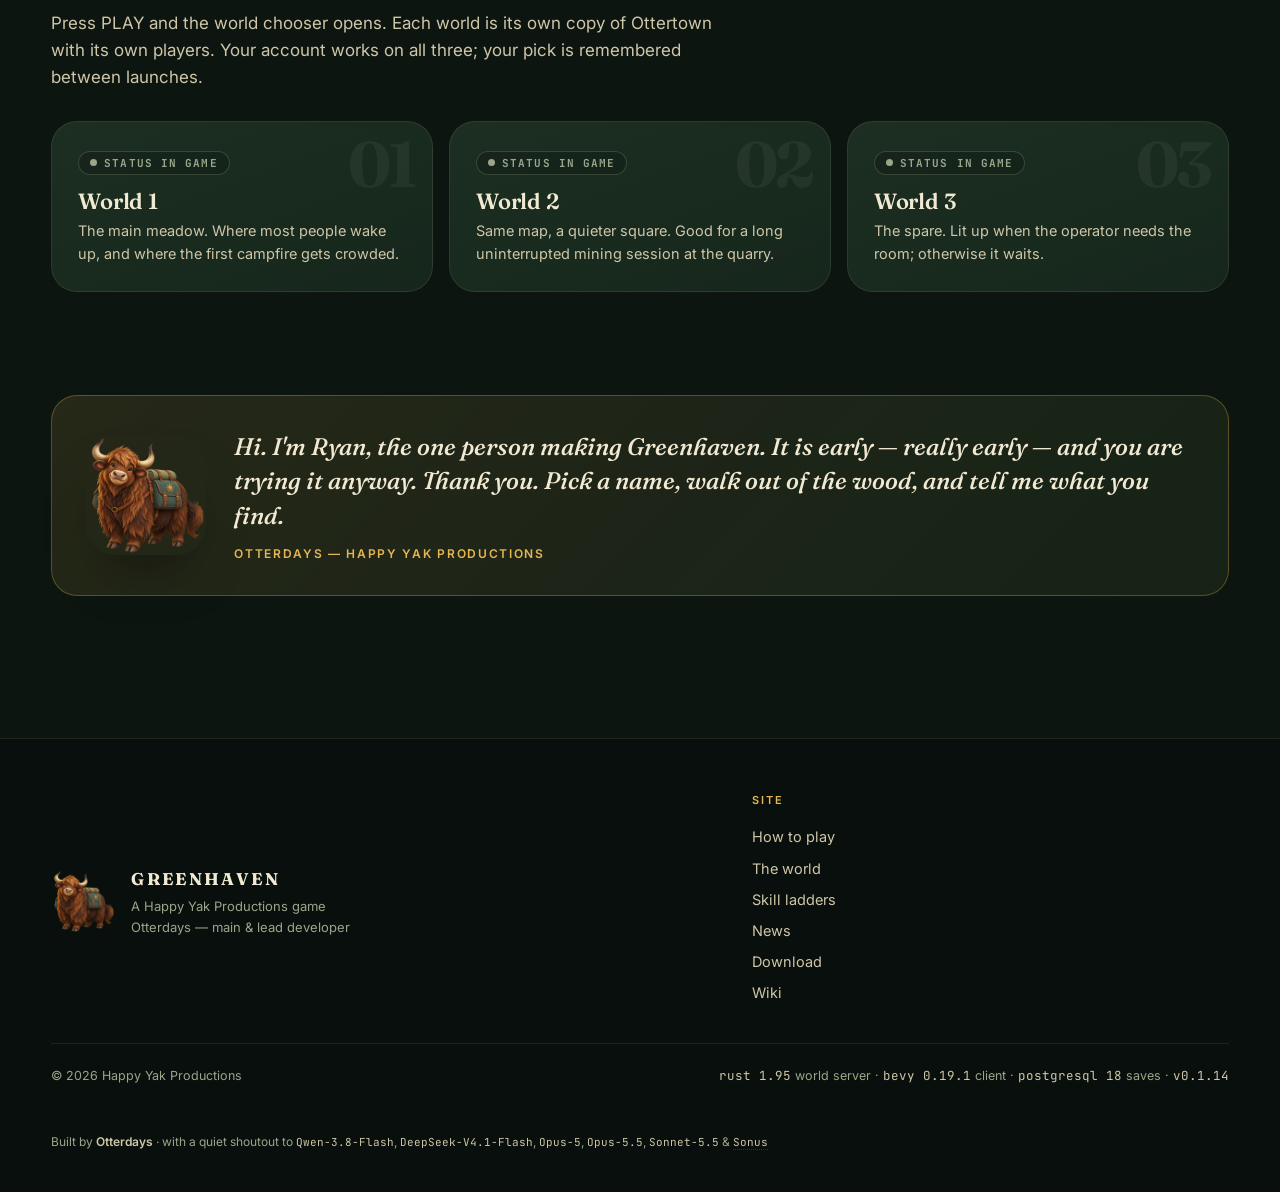
==== commit 86f67fde: "feat(ui): add external link to Wiki in footer navigation - Added a new anchor element linking to the" ====
--- a/download.html
+++ b/download.html
@@ -126,6 +126,7 @@
         <a href="skills.html">Skill ladders</a>
         <a href="news.html">News</a>
         <a href="download.html">Download</a>
+        <a href="https://greenhaven-wiki.getlullpod.com/">Wiki</a>
       </div>
       <div class="f-meta">
         <span>&copy; <span id="year">2026</span> Happy Yak Productions</span>
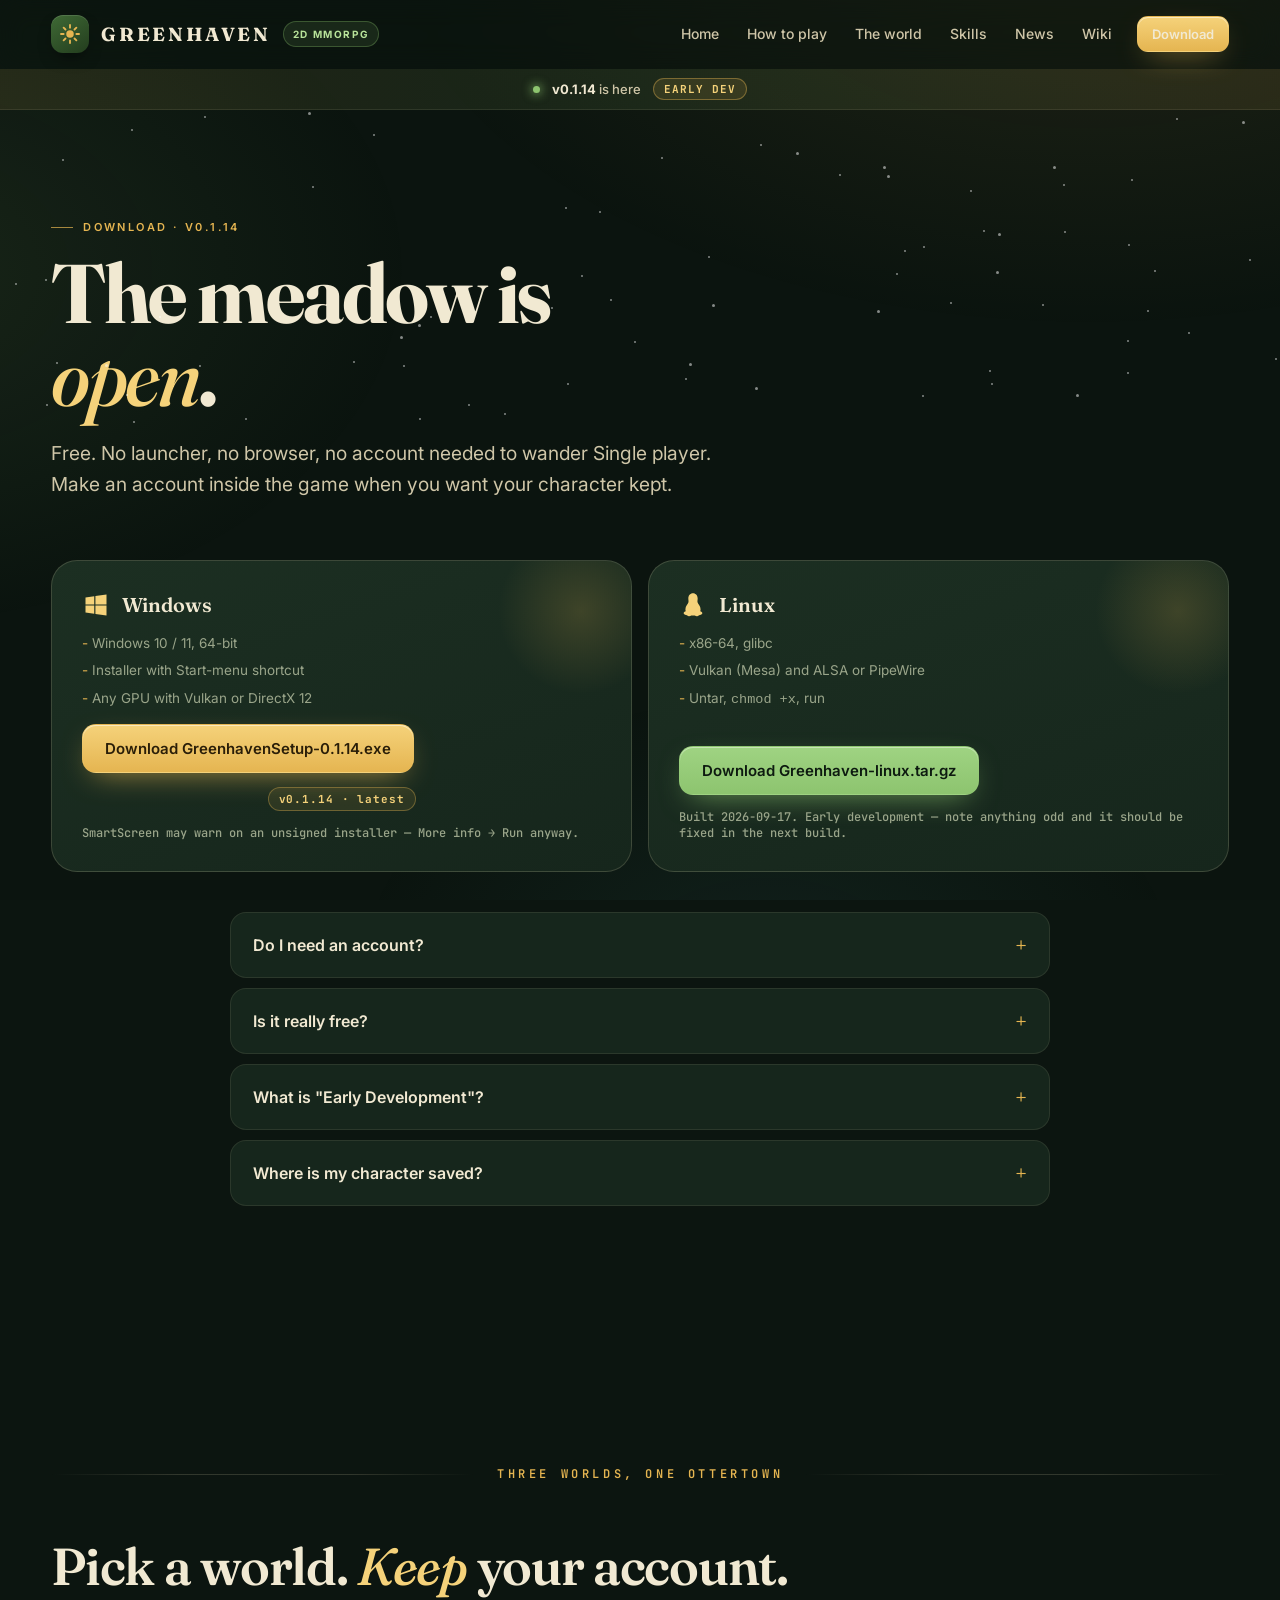
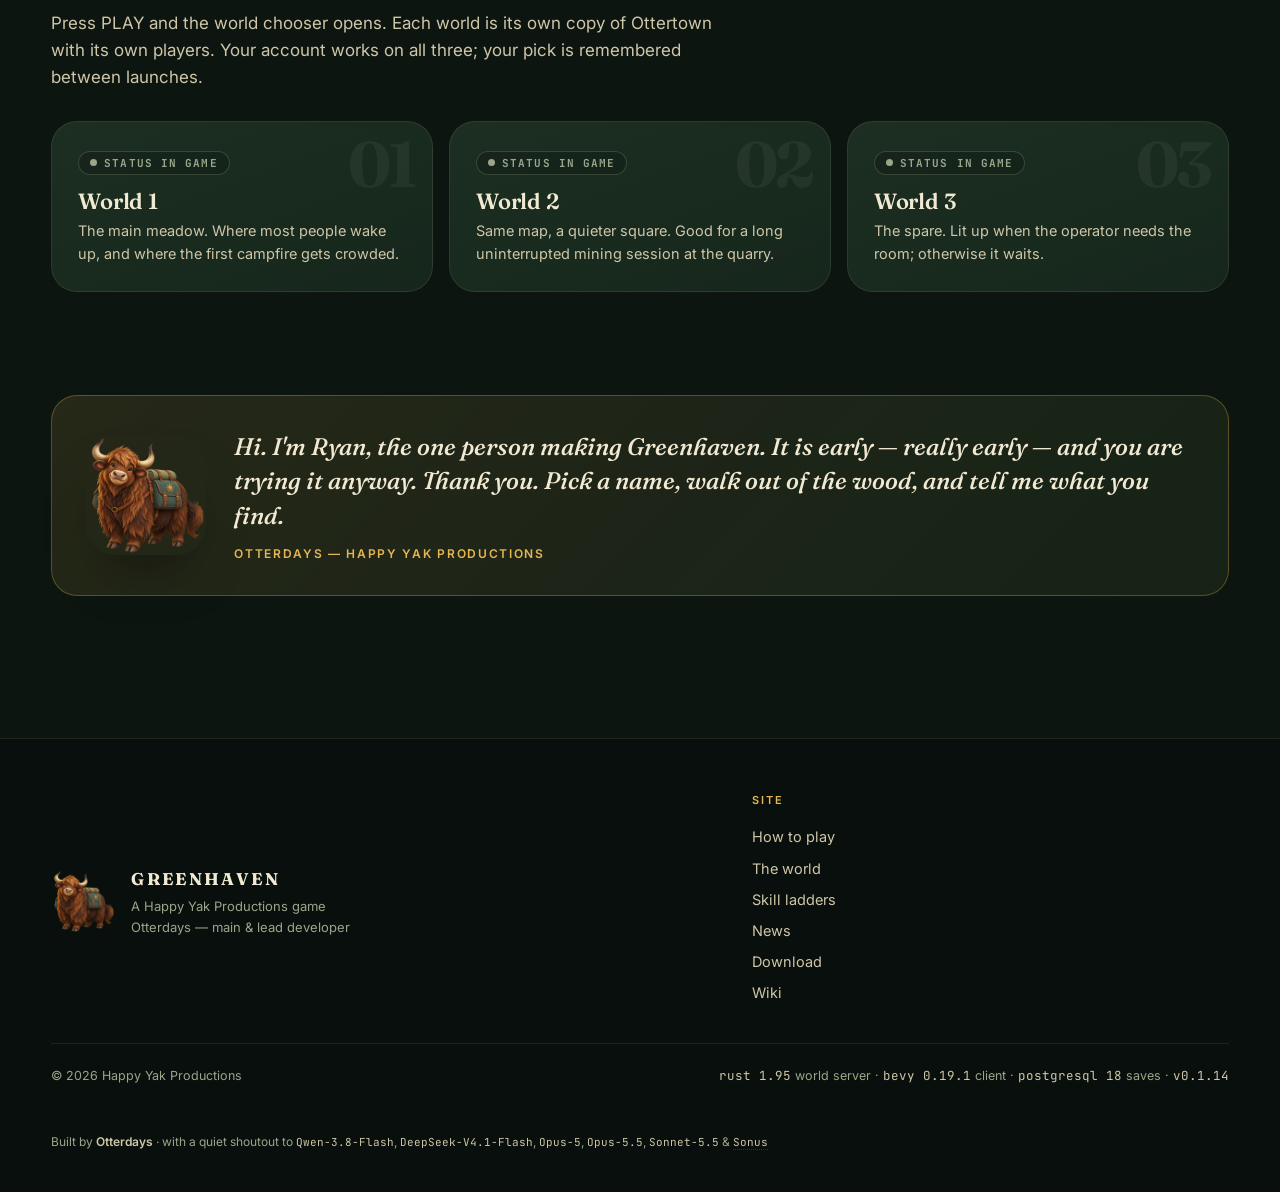
==== commit 6eed0cbc: "fix(nav): update download link and add scroll margin for download section - Change download link hre" ====
--- a/download.html
+++ b/download.html
@@ -31,7 +31,7 @@
         <a href="skills.html">Skills</a>
         <a href="news.html">News</a>
         <a href="https://greenhaven-wiki.getlullpod.com/">Wiki</a>
-        <a class="btn gold sm" href="download.html" aria-current="page">Download</a>
+        <a class="btn gold sm" href="#download" aria-current="page">Download</a>
       </nav>
     </div>
   </header>
--- a/style.css
+++ b/style.css
@@ -180,6 +180,7 @@
 /* ---------- sections ---------- */
 .sec{padding:clamp(64px,8vw,110px) 0;position:relative}
 .sec.tight{padding-top:0}
+#download{scroll-margin-top:90px}
 .sec.band{background:linear-gradient(180deg,transparent,rgba(241,233,210,.03) 20%,rgba(241,233,210,.03) 80%,transparent)}
 .divider{height:1px;background:linear-gradient(90deg,transparent,var(--line-2),transparent)}
 
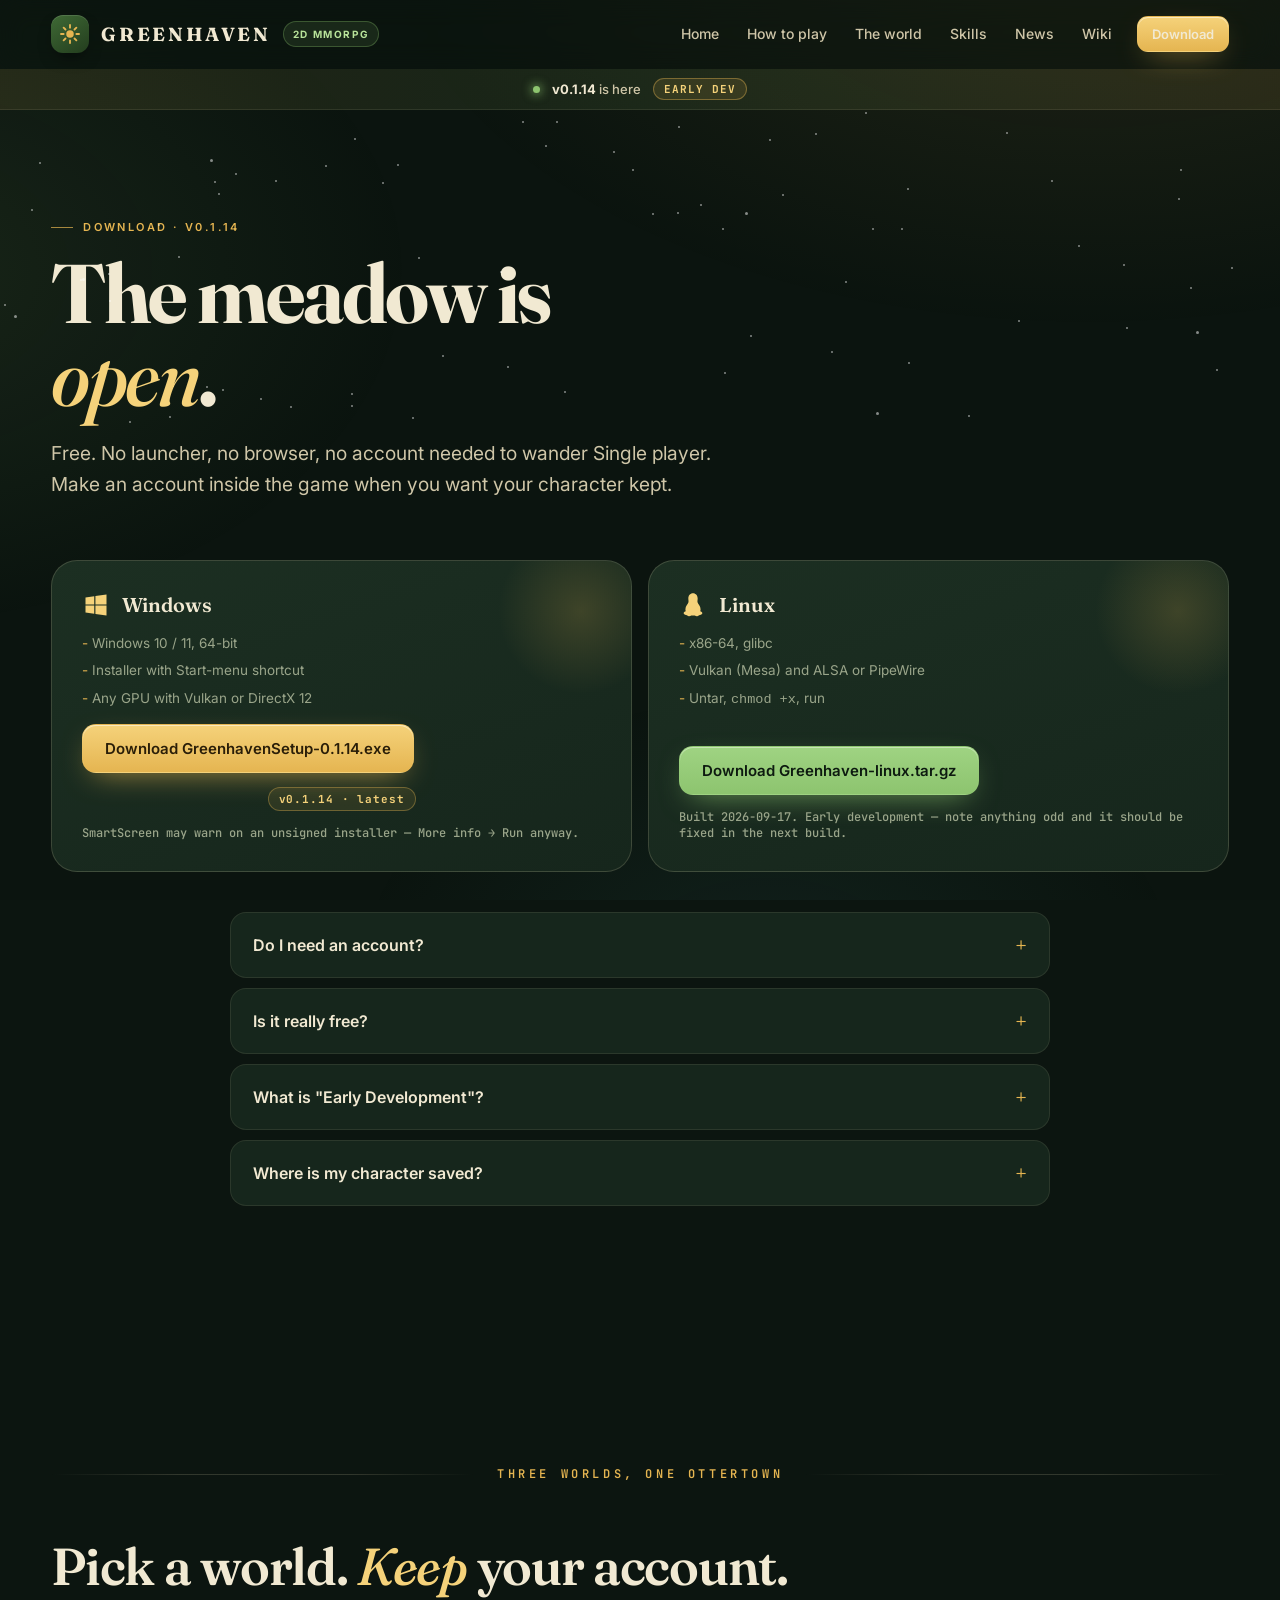
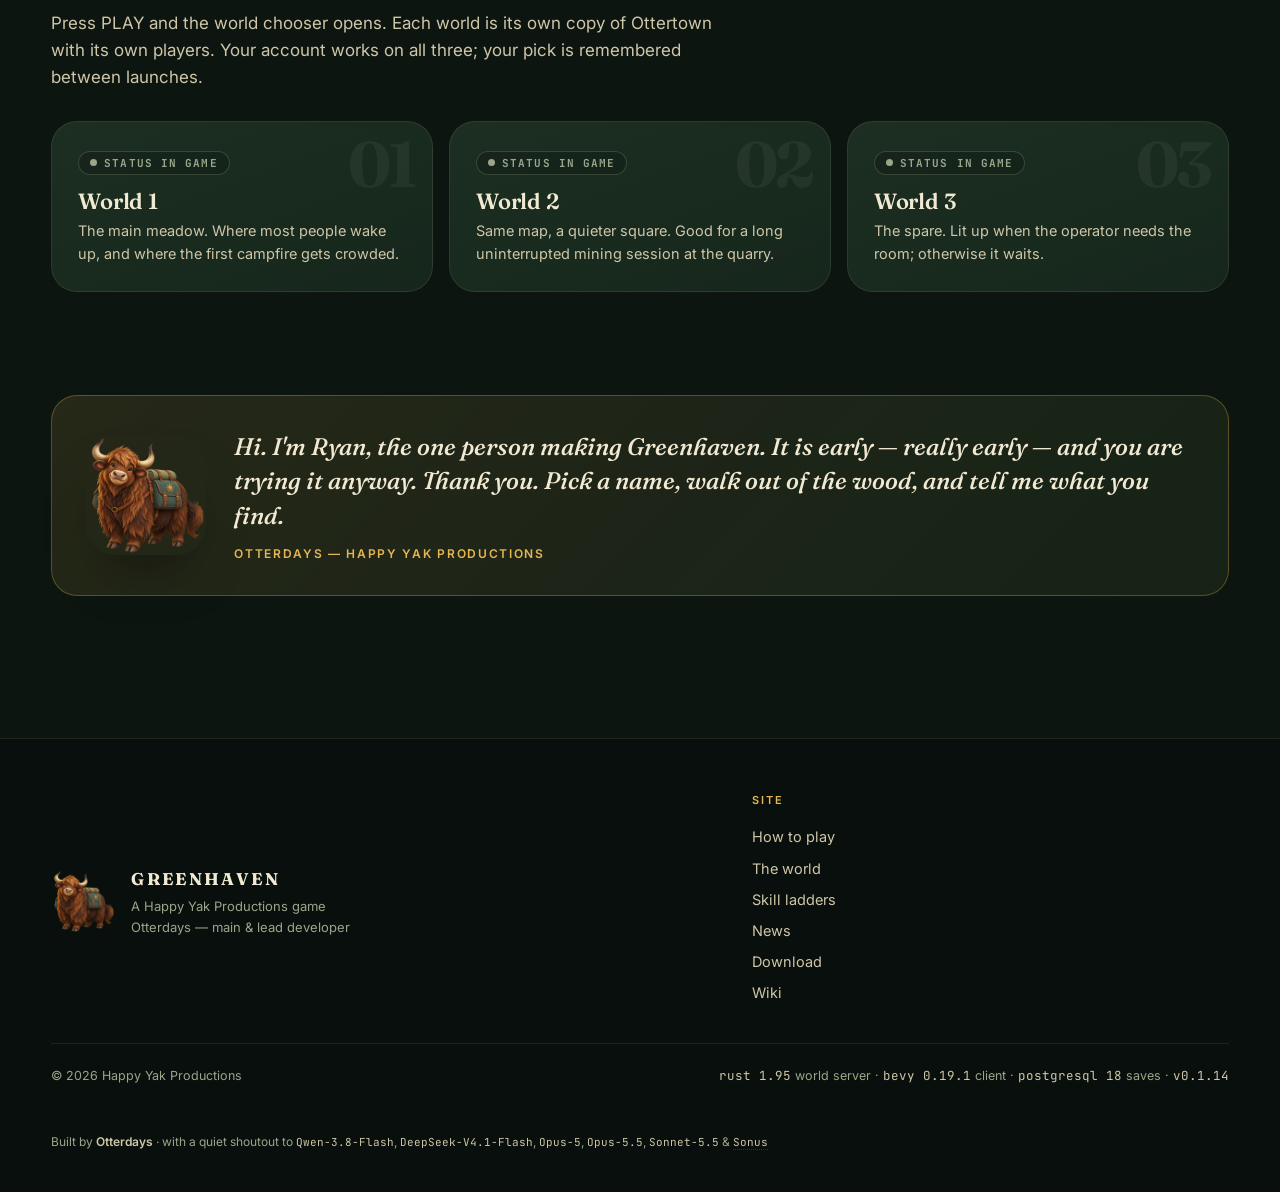
==== commit 4f83875b: "fix(download): update download link for GreenhavenSetup 0.1.14 - Replaced Dropbox URL with new downl" ====
--- a/download.html
+++ b/download.html
@@ -58,7 +58,7 @@
           <article class="dl reveal">
             <div class="os"><svg viewBox="0 0 24 24" fill="currentColor" aria-hidden="true"><path d="M3 5.5 10.5 4.4v7.1H3zm0 13 7.5 1.1v-7.1H3zm8.5 1.3L21 21v-8.5h-9.5zM11.5 4.2 21 3v8.5h-9.5z"/></svg>Windows</div>
             <ul><li>Windows 10 / 11, 64-bit</li><li>Installer with Start-menu shortcut</li><li>Any GPU with Vulkan or DirectX 12</li></ul>
-            <a class="btn gold" href="https://www.dropbox.com/scl/fi/iqm4wdhoavuy34shtk5uk/GreenhavenSetup-0.1.13.exe?rlkey=kvdl89gdvqy2dt6snchp9qbjc&amp;dl=1">Download GreenhavenSetup-0.1.14.exe</a>
+            <a class="btn gold" href="https://www.dropbox.com/scl/fi/25g4soht4o6xegkb9o0wa/GreenhavenSetup-0.1.14.exe?rlkey=ykxdpvf8jsnbzmek4ic28tegk&amp;st=pcfztwfx&amp;dl=1">Download GreenhavenSetup-0.1.14.exe</a>
             <span class="vchip">v0.1.14 · latest</span>
             <span class="fine">SmartScreen may warn on an unsigned installer — More info → Run anyway.</span>
           </article>
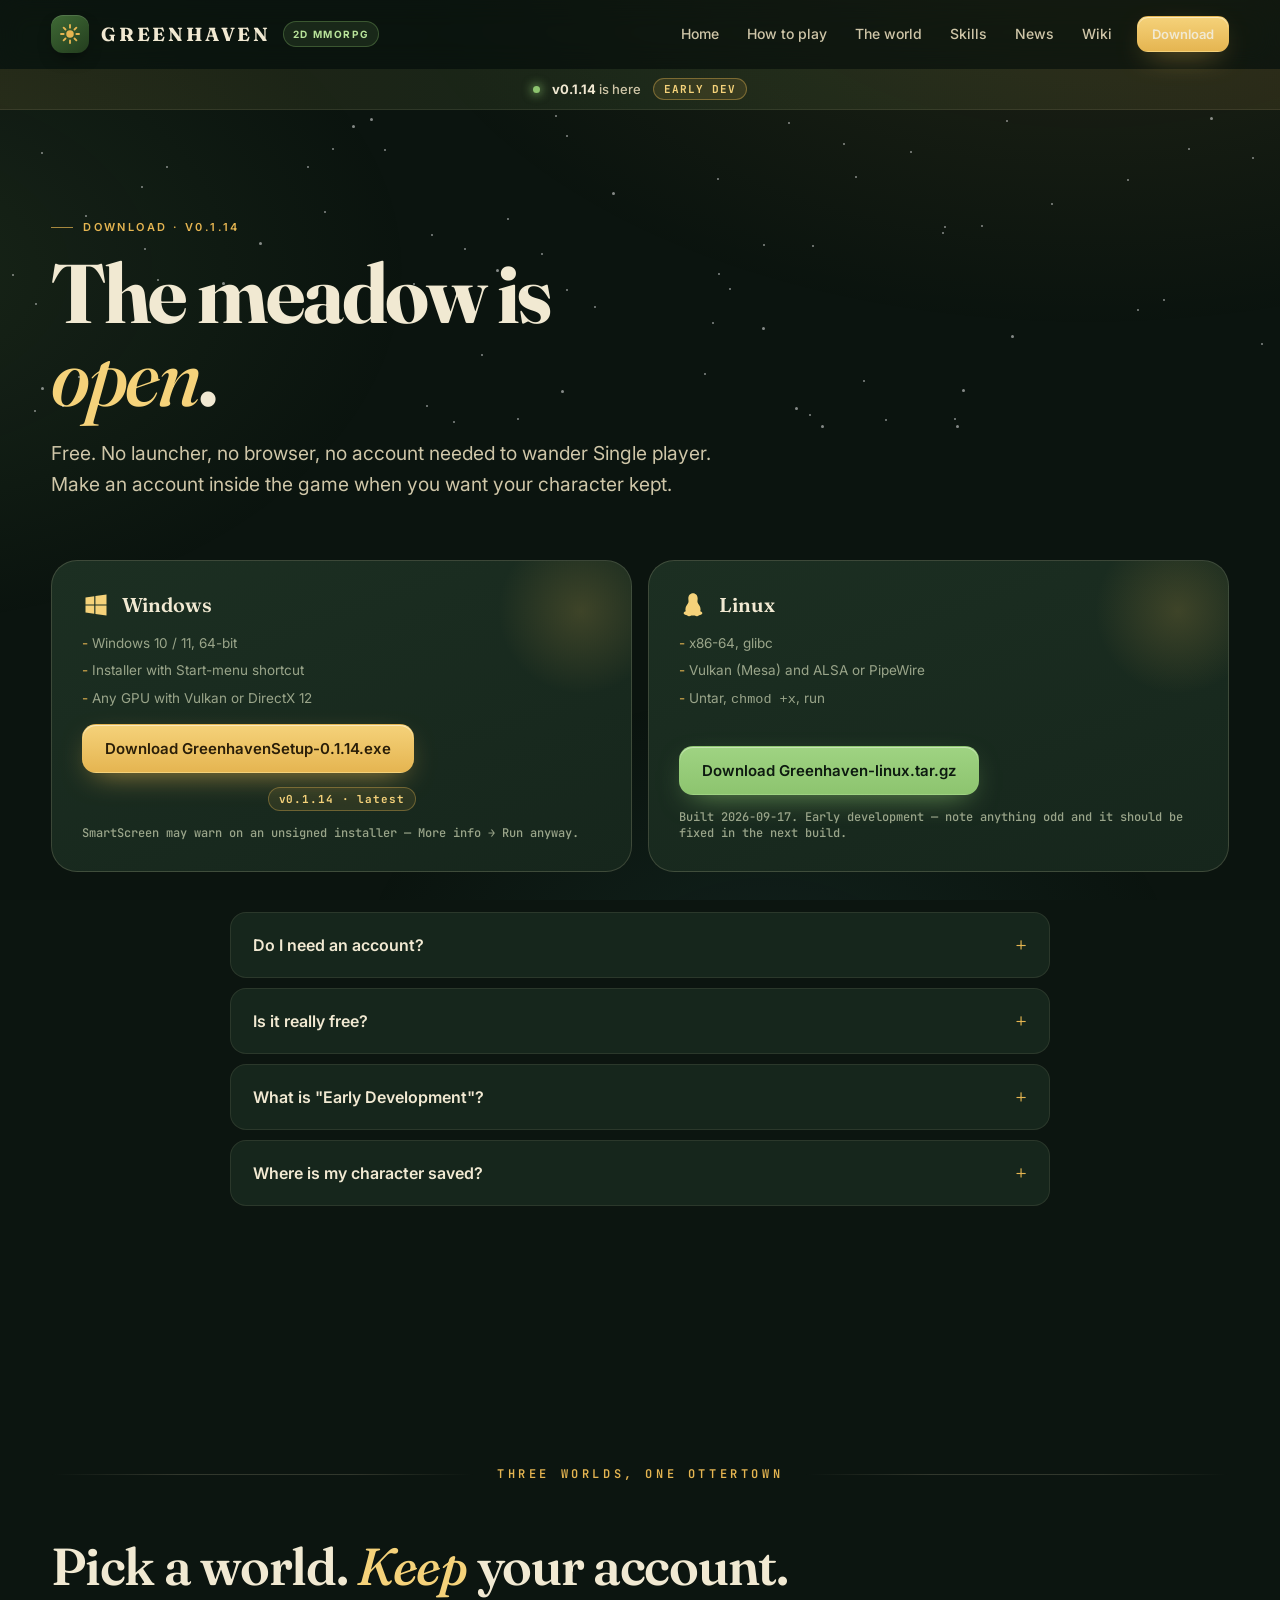
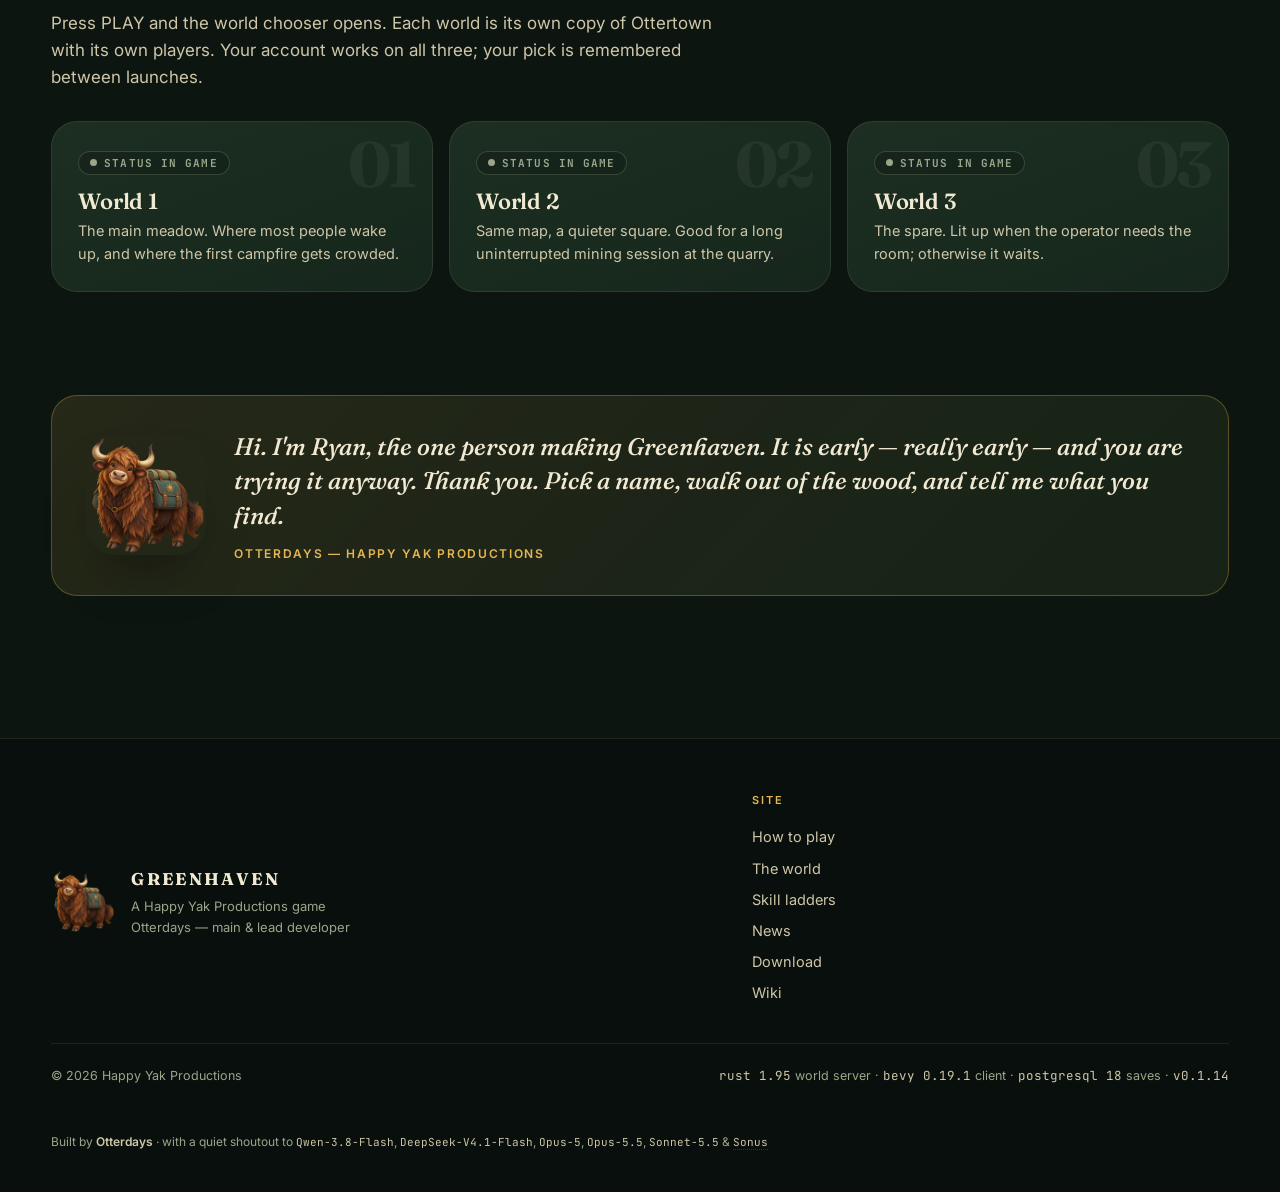
==== commit 505c7013: "chore(download): update download links to version 0.1.14 - Update Windows installer download URLs in" ====
--- a/download.html
+++ b/download.html
@@ -58,7 +58,7 @@
           <article class="dl reveal">
             <div class="os"><svg viewBox="0 0 24 24" fill="currentColor" aria-hidden="true"><path d="M3 5.5 10.5 4.4v7.1H3zm0 13 7.5 1.1v-7.1H3zm8.5 1.3L21 21v-8.5h-9.5zM11.5 4.2 21 3v8.5h-9.5z"/></svg>Windows</div>
             <ul><li>Windows 10 / 11, 64-bit</li><li>Installer with Start-menu shortcut</li><li>Any GPU with Vulkan or DirectX 12</li></ul>
-            <a class="btn gold" href="https://www.dropbox.com/scl/fi/25g4soht4o6xegkb9o0wa/GreenhavenSetup-0.1.14.exe?rlkey=ykxdpvf8jsnbzmek4ic28tegk&amp;st=pcfztwfx&amp;dl=1">Download GreenhavenSetup-0.1.14.exe</a>
+            <a class="btn gold" href="https://www.dropbox.com/scl/fi/25g4soht4o6xegkb9o0wa/GreenhavenSetup-0.1.14.exe?rlkey=ykxdpvf8jsnbzmek4ic28tegk&amp;st=qxoagngr&amp;dl=1">Download GreenhavenSetup-0.1.14.exe</a>
             <span class="vchip">v0.1.14 · latest</span>
             <span class="fine">SmartScreen may warn on an unsigned installer — More info → Run anyway.</span>
           </article>
